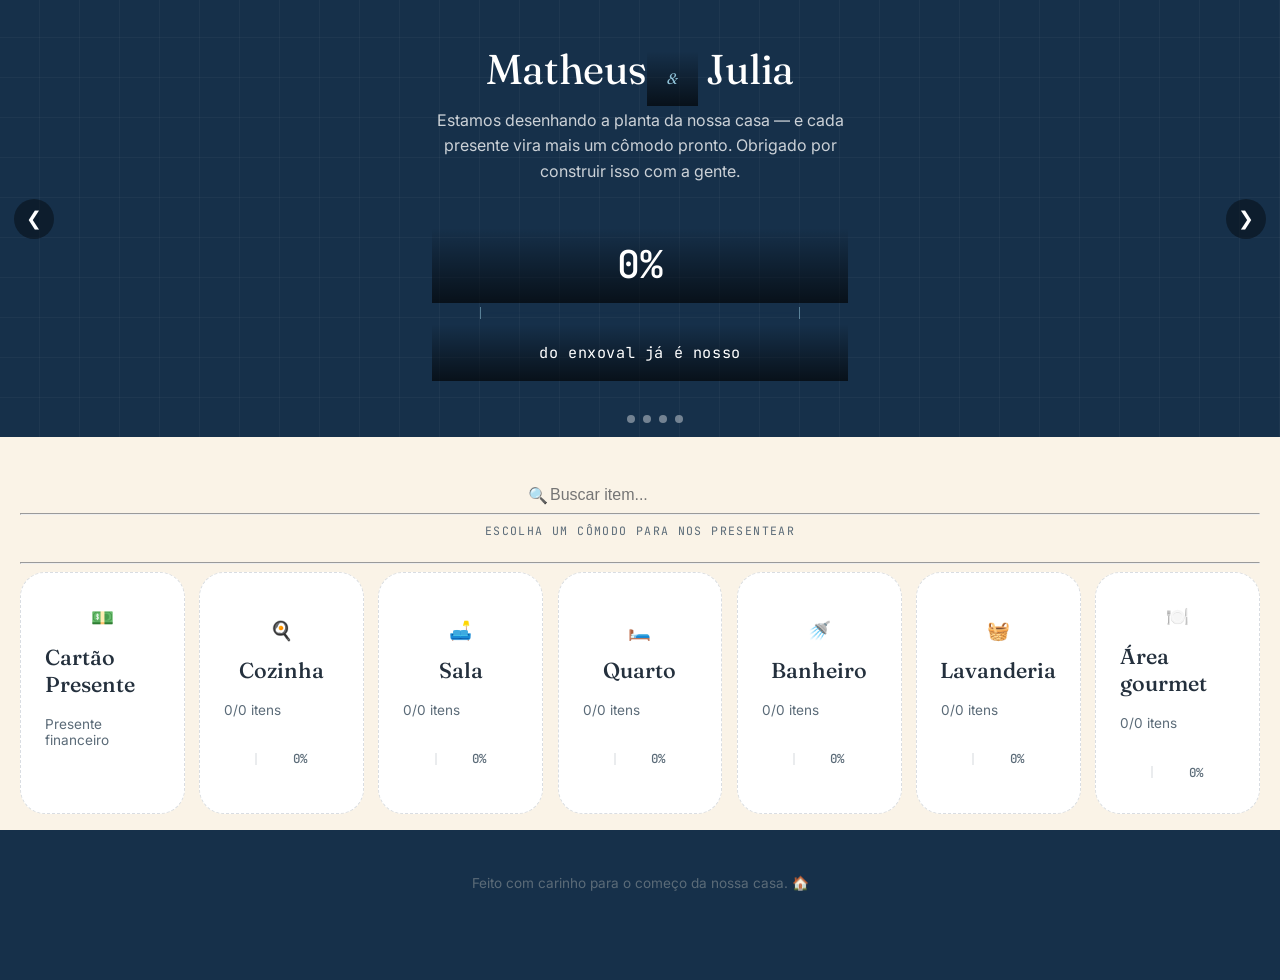
==== index.html @ cad178f4 "Primeiro commit" ====
<!doctype html>
<html lang="pt-BR">

<head>
  <meta charset="UTF-8" />
  <meta name="viewport" content="width=device-width, initial-scale=1.0" />
  <title>Enxoval Matheus e Julia </title>
  <link rel="preconnect" href="https://fonts.googleapis.com">
  <link rel="preconnect" href="https://fonts.gstatic.com" crossorigin>
  <link
    href="https://fonts.googleapis.com/css2?family=Fraunces:opsz,wght@9..144,400;9..144,500;9..144,600&family=Inter:wght@400;500;600&family=JetBrains+Mono:wght@400;500&display=swap"
    rel="stylesheet">
  <link rel="icon"
    href="data:image/svg+xml,<svg xmlns=%22http://www.w3.org/2000/svg%22 viewBox=%220 0 100 100%22> <text y=%22.9em%22 font-size=%2290%22>💍</text> </svg>">
  <link rel="stylesheet" href="style.css" />

</head>

<body>

  <header class="hero">
    <div class="hero-carrossel">
      <div class="slides" id="slides">
        <div class="slide slide--welcome">
          <div class="hero__inner">
            <h1 class="hero__title">Matheus<span class="amp">&amp;</span> Julia</h1>
            <p class="hero__message">Estamos desenhando a planta da nossa casa &mdash; e cada presente vira mais um
              cômodo pronto. Obrigado por construir isso com a gente.</p>
            <div class="dim dim--hero">
              <span class="dim__value">0%</span>
              <div class="dim__track">
                <div class="dim__fill" style="width:0%"></div>
              </div>
              <span class="dim__caption">do enxoval já é nosso</span>
            </div>
          </div>
        </div>
        <div class="slide" style="background-image:url('https://picsum.photos/id/1015/800/600')"><span>Foto 1</span>
        </div>
        <div class="slide" style="background-image:url('https://picsum.photos/id/1025/800/600')"><span>Foto 2</span>
        </div>
        <div class="slide" style="background-image:url('https://picsum.photos/id/1039/800/600')"><span>Foto 3</span>
        </div>
        <div class="slide" style="background-image:url('https://picsum.photos/id/1043/800/600')"><span>Foto 4</span>
        </div>
      </div>
      <button class="nav-btn prev" onclick="mudar(-1)">&#10094;</button>
      <button class="nav-btn next" onclick="mudar(1)">&#10095;</button>
      <div class="dots" id="dots"></div>
    </div>
  </header>
  <main class="rooms">
    <div class="rooms-search">
      <span class="rooms-search__icon" aria-hidden="true">🔍</span>
      <input type="text" id="buscaItem" class="rooms-search__input" placeholder="Buscar item...">
    </div>
    <hr>
    <p class="section-eyebrow">escolha um cômodo para nos presentear</p>
    <hr>
    <div class="rooms-nav">

      <div class="mobile-tabs-wrap">
        <nav class="mobile-tabs" id="mobileTabs" aria-label="Cômodos">
          <button type="button" class="mobile-tabs__chip" data-room="cozinha"
            onclick="abrirComodoMobile(event, 'cozinha')">
            <span class="mobile-tabs__icon" aria-hidden="true">🍳</span> Cozinha
          </button>
          <button type="button" class="mobile-tabs__chip" data-room="sala" onclick="abrirComodoMobile(event, 'sala')">
            <span class="mobile-tabs__icon" aria-hidden="true">🛋️</span> Sala
          </button>
          <button type="button" class="mobile-tabs__chip" data-room="quarto"
            onclick="abrirComodoMobile(event, 'quarto')">
            <span class="mobile-tabs__icon" aria-hidden="true">🛏️</span> Quarto
          </button>
          <button type="button" class="mobile-tabs__chip" data-room="banheiro"
            onclick="abrirComodoMobile(event, 'banheiro')">
            <span class="mobile-tabs__icon" aria-hidden="true">🚿</span> Banheiro
          </button>
          <button type="button" class="mobile-tabs__chip" data-room="lavanderia"
            onclick="abrirComodoMobile(event, 'lavanderia')">
            <span class="mobile-tabs__icon" aria-hidden="true">🧺</span> Lavanderia
          </button>
          <button type="button" class="mobile-tabs__chip" data-room="gourmet"
            onclick="abrirComodoMobile(event, 'gourmet')">
            <span class="mobile-tabs__icon" aria-hidden="true">🍽️</span> Área gourmet
          </button>
        </nav>
        <span class="mobile-tabs__arrow" aria-hidden="true">&#10132;</span>
      </div>

      <a class="mobile-pix-card" id="mobilePixCard" href="#" onclick="abrirPix(event)">
        <div class="room-card__tag">
          <span class="room-card__icon" aria-hidden="true">💵</span>
        </div>
        <h2 class="room-card__name">Cartão Presente</h2>
        <p class="room-card__count">Presente financeiro</p>
      </a>

      <div class="room-grid">

        <a class="room-card" href="#" onclick="abrirPix(event)">
          <div class="room-card__tag">
            <span class="room-card__icon" aria-hidden="true">💵</span>
          </div>
          <h2 class="room-card__name">Cartão Presente</h2>
          <p class="room-card__count">Presente financeiro</p>
          <div class="dim dim--card"></div>
        </a>

        <a class="room-card" href="#cozinha" data-room="cozinha" onclick="abrirComodo(event, 'cozinha')">
          <div class="room-card__tag">
            <span class="room-card__icon" aria-hidden="true">🍳</span>
          </div>
          <h2 class="room-card__name">Cozinha</h2>
          <p class="room-card__count">0/0 itens</p>
          <div class="dim dim--card">
            <div class="dim__track">
              <div class="dim__fill" style="width:0%"></div>
            </div>
            <span class="dim__value dim__value--sm">0%</span>
          </div>
        </a>

        <a class="room-card" href="#sala" data-room="sala" onclick="abrirComodo(event, 'sala')">
          <div class="room-card__tag">
            <span class="room-card__icon" aria-hidden="true">🛋️</span>
          </div>
          <h2 class="room-card__name">Sala </h2>
          <p class="room-card__count">0/0 itens</p>
          <div class="dim dim--card">
            <div class="dim__track">
              <div class="dim__fill" style="width:0%"></div>
            </div>
            <span class="dim__value dim__value--sm">0%</span>
          </div>
        </a>

        <a class="room-card" href="#quarto" data-room="quarto" onclick="abrirComodo(event, 'quarto')">
          <div class="room-card__tag">
            <span class="room-card__icon" aria-hidden="true">🛏️</span>
          </div>
          <h2 class="room-card__name">Quarto</h2>
          <p class="room-card__count">0/0 itens</p>
          <div class="dim dim--card">
            <div class="dim__track">
              <div class="dim__fill" style="width:0%"></div>
            </div>
            <span class="dim__value dim__value--sm">0%</span>
          </div>
        </a>

        <a class="room-card" href="#banheiro" data-room="banheiro" onclick="abrirComodo(event, 'banheiro')">
          <div class="room-card__tag">
            <span class="room-card__icon" aria-hidden="true">🚿</span>
          </div>
          <h2 class="room-card__name">Banheiro</h2>
          <p class="room-card__count">0/0 itens</p>
          <div class="dim dim--card">
            <div class="dim__track">
              <div class="dim__fill" style="width:0%"></div>
            </div>
            <span class="dim__value dim__value--sm">0%</span>
          </div>
        </a>

        <a class="room-card" href="#lavanderia" data-room="lavanderia" onclick="abrirComodo(event, 'lavanderia')">
          <div class="room-card__tag">
            <span class="room-card__icon" aria-hidden="true">🧺</span>
          </div>
          <h2 class="room-card__name">Lavanderia</h2>
          <p class="room-card__count">0/0 itens</p>
          <div class="dim dim--card">
            <div class="dim__track">
              <div class="dim__fill" style="width:0%"></div>
            </div>
            <span class="dim__value dim__value--sm">0%</span>
          </div>
        </a>

        <a class="room-card" href="#gourmet" data-room="gourmet" onclick="abrirComodo(event, 'gourmet')">
          <div class="room-card__tag">
            <span class="room-card__icon" aria-hidden="true">🍽️</span>
          </div>
          <h2 class="room-card__name">Área gourmet</h2>
          <p class="room-card__count">0/0 itens</p>
          <div class="dim dim--card">
            <div class="dim__track">
              <div class="dim__fill" style="width:0%"></div>
            </div>
            <span class="dim__value dim__value--sm">0%</span>
          </div>
        </a>

      </div>

      <section class="comodo-section" id="comodoSection">
        <div class="comodo-section__inner">
          <button class="comodo-section__voltar" onclick="fecharComodo()">&larr; Voltar</button>

          <div class="comodo-section__header">
            <span class="comodo-section__icon" id="comodoIcone"></span>
            <h2 class="comodo-section__titulo" id="comodoTitulo"></h2>
          </div>

          <div class="dim dim--card" id="comodoProgresso">
            <div class="dim__track">
              <div class="dim__fill" id="comodoFill" style="width:0%"></div>
            </div>
            <span class="dim__value dim__value--sm" id="comodoPercentual">0%</span>
          </div>
          <div class="comodo-itens" id="comodoItens"></div>
        </div>
      </section>
    </div>
  </main>
  <div class="item-detalhe-modal" id="itemDetalheModal">
    <div class="item-detalhe__box">
      <button class="item-detalhe__fechar" onclick="fecharItemDetalhe()">&times;</button>

      <span class="item-detalhe__status" id="itemDetalheStatus"></span>

      <div class="item-detalhe__foto">
        <img id="itemDetalheFoto" src="" alt="">
      </div>

      <h3 class="item-detalhe__nome" id="itemDetalheNome"></h3>
      <hr class="item-detalhe__divisor">
      <p class="item-detalhe__valor" id="itemDetalheValor"></p>

      <div class="item-detalhe__acoes">
        <a class="item-detalhe__btn item-detalhe__btn--link" id="itemDetalheLink"
          href="https://www.mercadolivre.com.br/" target="_blank">
          <img id="itemDetalheLogo" class="item-detalhe__btn-logo" alt="">
          Ver no site
        </a>
        <button class="item-detalh  e__btn item-detalhe__btn--reservar" id="itemDetalheReservar">Reservar</button>
        <button class="item-detalhe__btn itema-detalhe__btn--pix" onclick="presentearItem()">Presentear</button>
      </div>
    </div>
  </div>
  <div class="pix-modal" id="pixModal">

    <div class="pix-modal__box">
      <button class="pix-modal__fechar" onclick="fecharPix()">&times;</button>
      <h3>Cartão Presente</h3>
      <img class="pix-modal__qr" src="./assets/QRcodePIX.jpg" alt="QR Code Pix">
      <p class="pix-modal__label">ou copie a chave:</p>
      <div class="pix-modal__chave">
        <span id="chavePix">
          <button class="copy" onclick="copiarChave()">Copiar</button> Matheusverdan07@gmail.com</span>
      </div>
      <hr>
      <p>Nome: <b>MATHEUS VERDAN CAMPOS MACHADO</b></p>
      <hr>
      <p>Banco: <b>Santander</b></p>
      <span class="pix-modal__feedback" id="pixFeedback"></span>
    </div>
  </div>

  <footer class="site-footer">
    <p>Feito com carinho para o começo da nossa casa. 🏠</p>
  </footer>
  <script src="./script.js"></script>
</body>

</html>
---- style.css ----
:root {
      --navy: #16304a;
      --navy-line: #8fc1d6;
      --paper: #faf3e7;
      --ink: #24303d;
      --ink-soft: #5b6b78;
      --line-soft: rgba(22, 48, 74, 0.16);


      --sage-text: #5c7256;
      --gold-bg: #f3e6c8;
      --gold-text: #8a6d2f;
      --rose-bg: #f1dede;
      --rose-text: #9a5b62;

      --font-display: "Fraunces", serif;
      --font-body: "Inter", system-ui, sans-serif;
      --font-mono: "JetBrains Mono", ui-monospace, monospace;
      --radius: 3px;
    }

    .mobile-tabs {
      display: none;
    }

    .mobile-tabs-wrap {
      display: none;
    }

    .mobile-pix-card {
      display: none;
    }

    * {
      box-sizing: border-box;
    }

    html {
      scroll-behavior: smooth;
    }

    body {
      margin: 0;
      background: var(--paper);
      color: var(--ink);
      font-family: var(--font-body);
      -webkit-font-smoothing: antialiased;
      display: grid;
      grid-template-areas:
        "hero"
        "rooms"
        "footer";
    } 
    html, body {
  overflow-x: hidden;
}

    img {
      max-width: 100%;
      display: block;
    }

    a {
      color: inherit;
      text-decoration: none;
    }

    :focus-visible {
      outline: 2px solid var(--rose-dark);
      outline-offset: 3px;
    }




    .hero {
      background: var(--navy);
      color: #fff;
      grid-area: hero;
      padding: 0;
    }

    .hero-carrossel {
      position: relative;
      width: 100%;
      overflow: hidden;
    }

    .slide--welcome {
      background:
        repeating-linear-gradient(0deg, transparent 0 39px, rgba(255, 255, 255, .035) 39px 40px),
        repeating-linear-gradient(90deg, transparent 0 39px, #ffffff09 39px 40px),
        var(--navy);
      align-items: center;
      padding: 2rem 1.5rem 2.5rem;
    }

    .slide.slide--welcome {
      align-items: center;
    }

    .hero__inner {
      max-width: 30rem;
      margin: 0 auto;
    }

    .hero__title {
      font-family: var(--font-display);
      font-weight: 400;
      font-size: clamp(1.8rem, 6vw, 2.6rem);
      line-height: 1.05;
      margin: 0 0 1rem;
      letter-spacing: -0.01em;
    }

    .hero__title .amp {
      font-style: italic;
      font-weight: 400;
      color: var(--navy-line);
    }

    .hero__message {
      font-size: 1rem;
      line-height: 1.6;
      color: rgba(255, 255, 255, 0.78);
      margin: 0 auto 2.75rem;
      max-width: 26rem;
    }


    .pix-modal {
      display: none;
      position: fixed;
      inset: 0;
      background: rgba(0, 0, 0, 0.6);
      align-items: center;
      justify-content: center;
      z-index: 100;
      justify-content: center;
      align-items: center;

    }

    .pix-modal.aberto {
      display: flex;
    }

    .pix-modal__box {
      background: #fff;
      border-radius: 16px;
      padding: 28px 24px;
      width: min(90vw, 340px);
      text-align: center;
      position: relative;
    }

    .pix-modal__box h3 {
      font-family: var(--font-display);
      color: var(--ink);
      margin: 0.2rem 0 0;
    }

    .pix-modal__fechar {
      position: absolute;
      top: 10px;
      right: 14px;
      border: none;
      background: none;
      font-size: 1.4rem;
      cursor: pointer;
      color: var(--ink);
    }

    .pix-modal__qr {
      width: 100%;
      max-width: 220px;
      margin: 14px auto;
      display: block;
      border-radius: 8px;
    }

    .pix-modal__label {
      margin-top: 10px;
      font-size: 0.85rem;
      color: var(--ink-soft);
    }

    .pix-modal__chave {
      display: flex;
      align-items: center;
      justify-content: space-between;
      gap: 10px;
      margin-top: 12px;
      padding: 10px 14px;
      background: var(--paper);
      border: 1px dashed var(--line-soft);
      border-radius: var(--radius);
    }

    .pix-modal__chave span {
      font-family: var(--font-mono);
      font-size: 0.82rem;
      color: var(--ink);
      overflow: hidden;
      text-overflow: ellipsis;
      white-space: nowrap;
    }

    .pix-modal__chave button {
      border-radius: 10px;
      background: red;
      color: #fff;
      border: 1px solid;
      cursor: pointer;
    }

    .pix-modal__chave button:hover {
      background: rgba(162, 43, 43, 0.575);
      color: #fff;
    }

    .pix-modal__feedback {
      display: block;
      margin-top: 10px;
      font-size: 0.78rem;
      color: var(--sage);
      min-height: 1em;
      opacity: 0;
      transition: opacity 0.2s ease;
    }

    .pix-modal__feedback.visivel {
      opacity: 1;
    }

    .dim__track {
      position: relative;
      height: 2px;
      background: var(--line-soft);
    }

    .dim__track::before,
    .dim__track::after {
      content: "";
      position: absolute;
      top: -5px;
      width: 1px;
      height: 12px;
      background: currentColor;
      opacity: 0.55;
    }

    .dim__track::before {
      left: 0;
    }

    .dim__track::after {
      right: 0;
    }

    .dim__fill {
      position: absolute;
      inset: 0 auto 0 0;
      height: 100%;
      background: var(--rose);
      border-radius: 1px;
    }

    .dim__value {
      font-family: var(--font-mono);
      font-weight: 500;
    }

    .dim__caption {
      font-family: var(--font-mono);
      font-size: 0.72rem;
      letter-spacing: 0.04em;
      color: rgba(255, 255, 255, 0.6);
    }


    .dim--hero {
      color: var(--navy-line);
      display: flex;
      flex-direction: column;
      align-items: center;
      gap: 0.6rem;
    }

    .dim--hero .dim__value {
      font-size: 2.4rem;
      color: #fff;
      line-height: 1;
    }

    .dim--hero .dim__track {
      width: 100%;
      max-width: 20rem;
      color: var(--navy-line);
    }

    .dim--hero .dim__fill {
      background: var(--navy-line);
    }

    .dim--card {
      display: flex;
      align-items: center;
      gap: 0.75rem;
      color: var(--line-soft);
      margin-top: 1.1rem;
    }

    .dim--card .dim__track {
      flex: 1;
      color: var(--line-soft);
    }

    .dim--card .dim__fill {
      background: var(--gold);
    }

    .dim__value--sm {
      font-size: 0.78rem;
      color: var(--ink-soft);
      min-width: 2.4rem;
      text-align: right;
    }

    .rooms {
  max-width: min(100%, 1600px);
  margin: 0 auto;
  padding: 3rem 1.25rem 1rem;
  grid-area: rooms;
  min-width: 0;
}

    .rooms-search {
      display: flex;
      align-items: center;
      justify-content: center;
      max-width: 400px;
      margin: 0 auto;
    }

    .rooms-search__input {
      background-color: transparent;
      border-radius: 10px;
      box-shadow: none;
      border: none;
      align-items: center;
      justify-content: center;
 font-size: 16px;
    }

    .section-eyebrow {
      font-family: var(--font-mono);
      font-size: 0.72rem;
      letter-spacing: 0.12em;
      text-transform: uppercase;
      color: var(--ink-soft);
      text-align: center;
      margin: 0 0 1.5rem;
      margin-top: 5px;
    }

    .room-grid {
      display: grid;
      grid-template-columns: 1fr;
      gap: 0.9rem;
      grid-auto-rows: 1fr;
    }

    .room-card {
      display: flex;
      background: #fff;
      border: 1px dashed var(--line-soft);
      border-radius: 25px;
      padding: 2rem 1.5rem;
      transition: border-color 0.15s ease, transform 0.15s ease;
      justify-content: center;
      align-items: center;
      flex-direction: column;
      gap: 15px;
      min-height: 190px;

    }

    .room-card:hover,
    .room-card:focus-visible {
      border-color: var(--rose);
      transform: translateY(-5px);
    }

    .room-card--done {
      border-style: solid;
      border-color: var(--sage);
    }

    .room-card__tag {
      display: flex;
      align-items: center;
      justify-content: space-between;
    }

    .room-card__code {
      font-family: var(--font-mono);
      font-size: 0.72rem;
      letter-spacing: 0.08em;
      color: var(--ink-soft);
    }

    .room-card__icon {
      font-size: 1.15rem;
    }

    .room-card__name {
      font-family: var(--font-display);
      font-weight: 500;
      font-size: 1.35rem;
      margin: 0 0 0.2rem;
      width: 100%;
      align-items: center;
      justify-content: center;
      display: flex;
    }

    .room-card__count {
      font-size: 0.85rem;
      color: var(--ink-soft);
      margin: 0;
      width: 100%;
    }


    .preWedding__inner {
      max-width: 26rem;
      margin: 0 auto;
    }

    .preWedding h2 {
      font-family: var(--font-display);
      font-weight: 500;
      font-size: 1.6rem;
      margin: 0 0 0.75rem;
    }

    .preWedding p:not(.eyebrow) {
      color: rgba(255, 255, 255, 0.72);
      line-height: 1.6;
      margin: 0 0 1.75rem;
    }

    .btn {
      background: transparent;
      color: var(--navy);
      border: 1px solid var(--navy);
    }

    .btn:hover {
      background: var(--navy);
      color: #fff;
    }

    .site-footer {
      text-align: center;
      padding: 2rem 1.5rem 2.5rem;
      color: var(--ink-soft);
      font-size: 0.85rem;
      grid-area: footer;
      background-color: #16304a;
      width: 100%;
      height: 150px;
    }

    .comodo-section__voltar {
      background-color: rgba(255, 255, 255, 0.72);
      border-radius: 10px;
    }



    .slides {
      display: flex;

      transition: transform 0.5s ease;
    }

    .slide {
      min-width: 100%;
      flex-shrink: 0;
      min-height: 420px;
      display: flex;
      align-items: flex-end;
      justify-content: center;
      text-align: center;
      background-size: cover;
      background-position: center;
    }

    .slide span {
      width: 100%;
      padding: 18px 20px;
      background: linear-gradient(to top, rgba(0, 0, 0, 0.65), transparent);
      color: #fff;
      font-size: 0.95rem;
    }

    .nav-btn {
      position: absolute;
      top: 50%;
      transform: translateY(-50%);
      background: rgba(0, 0, 0, 0.4);
      color: #fff;
      border: none;
      width: 40px;
      height: 40px;
      border-radius: 50%;
      font-size: 1.2rem;
      cursor: pointer;
      display: flex;
      align-items: center;
      justify-content: center;
      transition: background 0.2s;
    }

    .nav-btn:hover {
      background: var(--rose);
      color: #fff;
    }

    .prev {
      left: 14px;
    }

    .next {
      right: 14px;
    }

    .dots {
      position: absolute;
      bottom: 14px;
      left: 50%;
      transform: translateX(-50%);
      display: flex;
      gap: 8px;
    }

    .dot {
      width: 8px;
      height: 8px;
      border-radius: 50%;
      background: rgba(255, 255, 255, 0.4);
      cursor: pointer;
      border: none;
      padding: 0;
    }

    .dot.active {
      background: var(--rose);
      width: 22px;
      border-radius: 4px;
    }

    @media (min-width: 640px) {
      .room-grid {
        grid-template-columns: repeat(2, 1fr);
      }
    }

    @media (min-width: 960px) {
      .slide--welcome {
        padding: 3rem 1.5rem 3.5rem;
      }

      .room-grid {
        grid-template-columns: repeat(3, 1fr);
      }
    }

    @media (min-width: 1200px) {
      .room-grid {
        grid-template-columns: repeat(7, minmax(0, 1fr));
      }
    }

    .comodo-itens {
      display: grid;
      grid-template-columns: 1fr;
      gap: 0.9rem;
      margin-top: 1.5rem;
    }

    @media (min-width: 640px) {
      .comodo-itens {
        grid-template-columns: repeat(2, 1fr);
      }
    }

    @media (min-width: 960px) {
      .comodo-itens {
        grid-template-columns: repeat(3, 1fr);
      }
    }

    @media (min-width: 1200px) {
      .comodo-itens {
        grid-template-columns: repeat(4, 1fr);
      }
    }

    .comodo-item-mini {
      background: #fff;
      border: 1px dashed var(--line-soft);
      border-radius: 25px;
      padding: 1.25rem;
      cursor: pointer;
      transition: border-color 0.15s ease, transform 0.15s ease;
      display: flex;
      flex-direction: column;
      gap: 0.6rem;
    }

    .comodo-item-mini:hover,
    .comodo-item-mini:focus-visible {
      border-color: var(--rose);
      transform: translateY(-5px);
    }

    .comodo-item-mini__status {
      font-family: var(--font-mono);
      font-size: 0.7rem;
      letter-spacing: 0.04em;
      text-transform: uppercase;
      color: #fff;
      padding: 0.3rem 0.7rem;
      border-radius: var(--radius);
      align-self: flex-start;
    }

    .comodo-item-mini[data-status="disponivel"] .comodo-item-mini__status,
    .item-detalhe__status--disponivel {
      background: var(--sage-bg);
      color: var(--sage-text);
    }

    .comodo-item-mini[data-status="reservado"] .comodo-item-mini__status,
    .item-detalhe__status--reservado {
      background: var(--gold-bg);
      color: var(--gold-text);
    }

    .comodo-item-mini[data-status="comprado"] .comodo-item-mini__status,
    .item-detalhe__status--comprado {
      background: var(--rose-bg);
      color: var(--rose-text);
    }

    .comodo-item-mini__foto {
      border-radius: 16px;
      overflow: hidden;
    }

    .comodo-item-mini__foto img {
      width: 100%;
      height: 160px;
      object-fit: cover;
    }

    .comodo-item-mini__nome {
      font-family: var(--font-display);
      font-weight: 500;
      font-size: 1.1rem;
      margin: 0;
    }

    .comodo-item-mini__divisor {
      border: none;
      border-top: 1px dashed var(--line-soft);
      margin: 0.2rem 0;
    }

    .comodo-item-mini__valor {
      font-family: var(--font-mono);
      font-weight: 500;
      color: var(--ink);
      margin: 0;
    }


    .item-detalhe-modal {
      display: none;
      position: fixed;
      inset: 0;
      background: rgba(0, 0, 0, 0.6);
      align-items: center;
      justify-content: center;
      z-index: 100;
    }

    .item-detalhe-modal.aberto {
      display: flex;
    }

    .item-detalhe__box {
      background: #fff;
      border-radius: 16px;
      padding: 28px 24px;
      width: min(90vw, 340px);
      text-align: center;
      position: relative;
    }

    .item-detalhe__fechar {
      position: absolute;
      top: 10px;
      right: 14px;
      border: none;
      background: none;
      font-size: 1.4rem;
      cursor: pointer;
      color: var(--ink);
    }

    .item-detalhe__foto {
      border-radius: 16px;
      overflow: hidden;
      margin-top: 0.5rem;
    }

    .item-detalhe__foto img {
      width: 100%;
      height: 200px;
      object-fit: cover;
    }

    .item-detalhe__nome {
      font-family: var(--font-display);
      font-weight: 500;
      font-size: 1.3rem;
      margin: 1rem 0 0;
    }

    .item-detalhe__divisor {
      border: none;
      border-top: 1px dashed var(--line-soft);
      margin: 0.75rem 0;
    }

    .item-detalhe__valor {
      font-family: var(--font-mono);
      font-weight: 500;
      font-size: 1.1rem;
      color: var(--ink);
      margin: 0 0 1.25rem;
    }

    .item-detalhe__acoes {
      display: flex;
      gap: 0.6rem;
    }

    .item-detalhe__btn--link {
      display: flex;
      align-items: center;
      justify-content: center;
      gap: 0.4rem;
    }

    .item-detalhe__btn-logo {
      width: 18px;
      height: 18px;
      object-fit: contain;
    }

    .item-detalhe__btn {
      flex: 1;
      font-family: var(--font-body);
      font-weight: 600;
      font-size: 0.85rem;
      border: none;
      border-radius: var(--radius);
      padding: 0.75rem 1rem;
      cursor: pointer;
      transition: background 0.15s ease;
    }

    .item-detalhe__btn--link {
      background: var(--paper);
      color: var(--ink);
      border: 1px dashed var(--line-soft);
    }

    .item-detalhe__btn--pix {
      background: transparent;
      color: var(--navy);
      border: 1px solid var(--navy);
    }

    .item-detalhe__btn--pix:hover {
      background: var(--navy);
      color: #fff;
    }

    .mobile-tabs {
      display: none;
    }

    .mobile-pix-card {
      display: none;
    }

    @media (max-width: 639px) {
      .room-grid {
        display: none;
      }

      .mobile-tabs-wrap {
        display: block;
      }

      .mobile-tabs {
        display: flex;
        align-items: center;
        gap: 0.6rem;
        overflow-x: auto;
        padding: 0.25rem 0.1rem 0.75rem;
        scrollbar-width: none;
      }

      .mobile-tabs::-webkit-scrollbar {
        display: none;
      }

      .mobile-tabs__chip {
        display: inline-flex;
        align-items: center;
        gap: 0.4rem;
        flex: none;
        background: #fff;
        border: 1px dashed var(--line-soft);
        border-radius: 999px;
        padding: 0.5rem 0.9rem;
        font-family: var(--font-body);
        font-size: 0.82rem;
        font-weight: 600;
        color: var(--ink);
        white-space: nowrap;
        cursor: pointer;
        transition: border-color 0.15s ease, background 0.15s ease;
      }

      .mobile-tabs__chip:hover,
      .mobile-tabs__chip:focus-visible {
        border-color: var(--rose);
      }

      .mobile-tabs__chip--ativo {
        background: var(--navy);
        border-color: var(--navy);
        color: #fff;
      }

      .mobile-tabs__icon {
        font-size: 0.95rem;
      }

      .mobile-tabs-wrap {
        position: relative;
      }

      .mobile-tabs__arrow {
        position: absolute;
        right: 0;
        top: 0;
        bottom: 0.75rem;
        width: 2.5rem;
        display: flex;
        align-items: center;
        justify-content: flex-end;
        padding-right: 0.2rem;
        background: linear-gradient(to right, transparent, var(--paper) 65%);
        color: var(--ink-soft);
        font-size: 0.9rem;
        pointer-events: none;
      }

      .mobile-pix-card {
        display: flex;
        background: #fff;
        border: 1px dashed var(--line-soft);
        border-radius: 25px;
        padding: 2rem 1.5rem;
        justify-content: center;
        align-items: center;
        flex-direction: column;
        gap: 15px;
        min-height: 190px;
        width: 350px;
        cursor: pointer;
      }

      .mobile-pix-card.escondido {
        display: none;
      }
    }

    .comodo-section {
      opacity: 0;
      max-height: 0;
      overflow: hidden;
      transition: opacity 0.35s ease, max-height 0.4s ease;
    }

    .comodo-section.aberto {
      opacity: 1;
      max-height: 4000px;
    }

    .comodo-section__inner {
      transition: opacity 0.18s ease;
    }

    .comodo-section__inner.trocando {
      opacity: 0;
    }

    .comodo-item-mini__tag {
      display: block;
      font-family: var(--font-mono);
      font-size: 0.68rem;
      color: var(--ink-soft);
      letter-spacing: 0.03em;
      margin-top: -0.3rem;
    }

    .item-detalhe__status {
      display: inline-block;
      font-family: var(--font-mono);
      font-size: 0.7rem;
      letter-spacing: 0.04em;
      text-transform: uppercase;
      color: #fff;
      padding: 0.3rem 0.7rem;
      border-radius: var(--radius);
      margin-bottom: 0.75rem;
    }

    .item-detalhe__status--disponivel {
      background: var(--sage);
    }

    .item-detalhe__status--reservado {
      background: var(--gold);
    }

    .item-detalhe__status--comprado {
      background: var(--rose-dark);
    }

    .item-detalhe__btn--reservar {
      background: var(--paper);
      color: var(--ink);
      border: 1px dashed var(--navy);
    }

    .item-detalhe__btn--reservar:disabled {
      opacity: 0.5;
      cursor: not-allowed;
      border-color: var(--line-soft);
    }
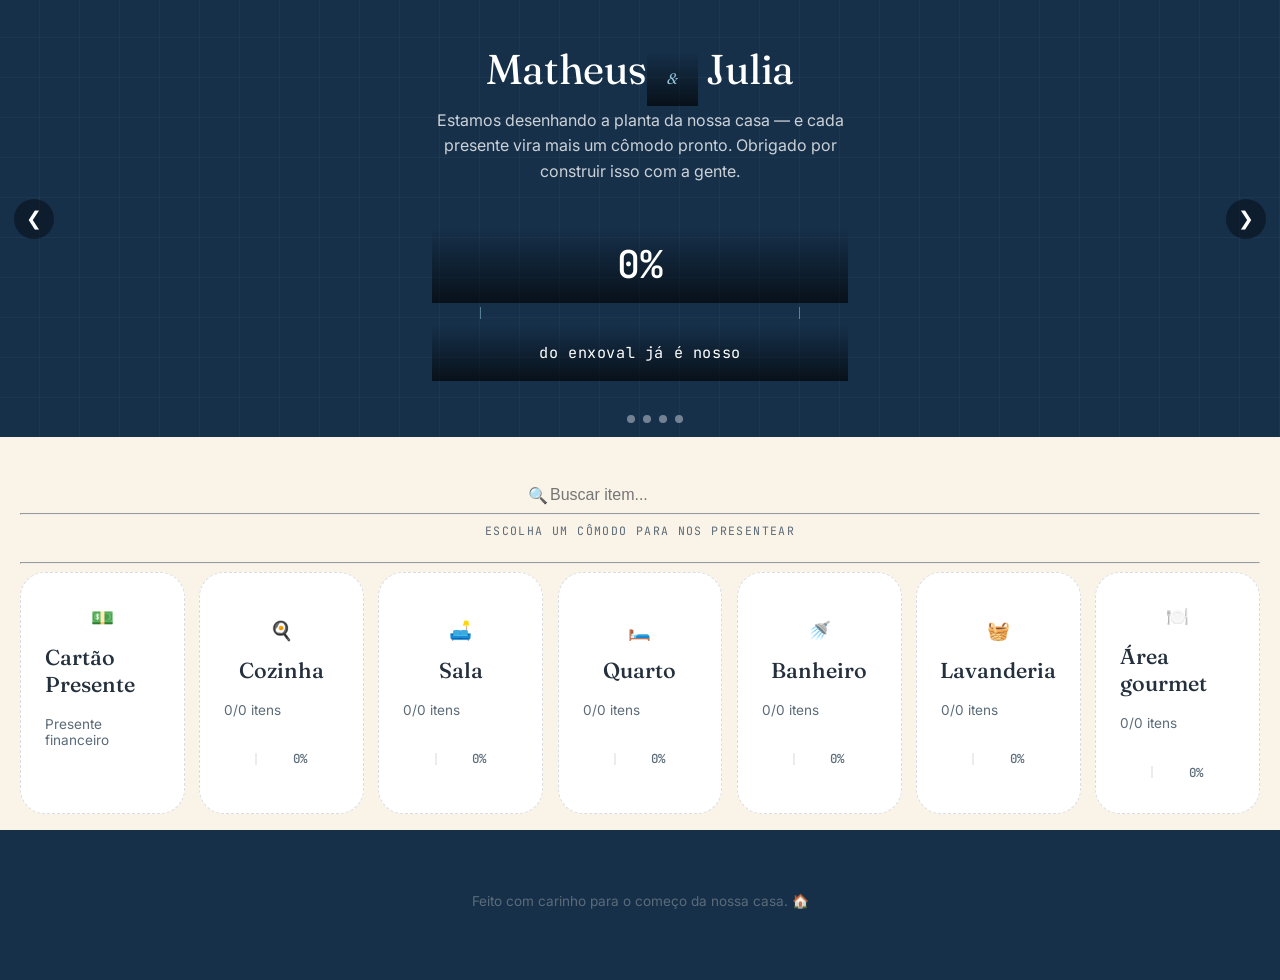
==== commit 2febebb3: "teste.mobile" ====
--- a/index.html
+++ b/index.html
@@ -233,7 +233,7 @@
           <img id="itemDetalheLogo" class="item-detalhe__btn-logo" alt="">
           Ver no site
         </a>
-        <button class="item-detalh  e__btn item-detalhe__btn--reservar" id="itemDetalheReservar">Reservar</button>
+        <button class="item-detalhe__btn__item-detalhe__btn--reservar" id="itemDetalheReservar">Reservar</button>
         <button class="item-detalhe__btn itema-detalhe__btn--pix" onclick="presentearItem()">Presentear</button>
       </div>
     </div>
--- a/style.css
+++ b/style.css
@@ -28,6 +28,9 @@
     }
 
     .mobile-pix-card {
+      width: 100%;
+      max-width: 400px;
+      margin: 0 auto;
       display: none;
     }
 
@@ -50,10 +53,12 @@
         "hero"
         "rooms"
         "footer";
-    } 
-    html, body {
-  overflow-x: hidden;
-}
+    }
+
+    html,
+    body {
+      overflow-x: hidden;
+    }
 
     img {
       max-width: 100%;
@@ -328,12 +333,12 @@
     }
 
     .rooms {
-  max-width: min(100%, 1600px);
-  margin: 0 auto;
-  padding: 3rem 1.25rem 1rem;
-  grid-area: rooms;
-  min-width: 0;
-}
+      max-width: min(100%, 1600px);
+      margin: 0 auto;
+      padding: 3rem 1.25rem 1rem;
+      grid-area: rooms;
+      min-width: 0;
+    }
 
     .rooms-search {
       display: flex;
@@ -350,7 +355,7 @@
       border: none;
       align-items: center;
       justify-content: center;
- font-size: 16px;
+      font-size: 16px;
     }
 
     .section-eyebrow {
@@ -463,6 +468,9 @@
     }
 
     .site-footer {
+      display: flex;
+      align-items: center;
+      justify-content: center;
       text-align: center;
       padding: 2rem 1.5rem 2.5rem;
       color: var(--ink-soft);
@@ -586,7 +594,7 @@
 
     .comodo-itens {
       display: grid;
-      grid-template-columns: 1fr;
+      grid-template-columns: repeat(2, 1fr);
       gap: 0.9rem;
       margin-top: 1.5rem;
     }
@@ -634,7 +642,8 @@
       text-transform: uppercase;
       color: #fff;
       padding: 0.3rem 0.7rem;
-      border-radius: var(--radius);
+      border-radius: 999px;
+      cursor: default;
       align-self: flex-start;
     }
 
@@ -942,7 +951,8 @@
       text-transform: uppercase;
       color: #fff;
       padding: 0.3rem 0.7rem;
-      border-radius: var(--radius);
+      border-radius: 999px;
+      cursor: default;
       margin-bottom: 0.75rem;
     }
 
@@ -962,10 +972,19 @@
       background: var(--paper);
       color: var(--ink);
       border: 1px dashed var(--navy);
+      border-radius: 10px;
     }
 
     .item-detalhe__btn--reservar:disabled {
       opacity: 0.5;
       cursor: not-allowed;
       border-color: var(--line-soft);
+    }
+
+    .item-detalhe__btn__item-detalhe__btn--reservar {
+      border-radius: 10px solid;
+      border-color: black;
+      cursor: pointer;
+      color: #ffffff;
+      background: var(--navy);
     }
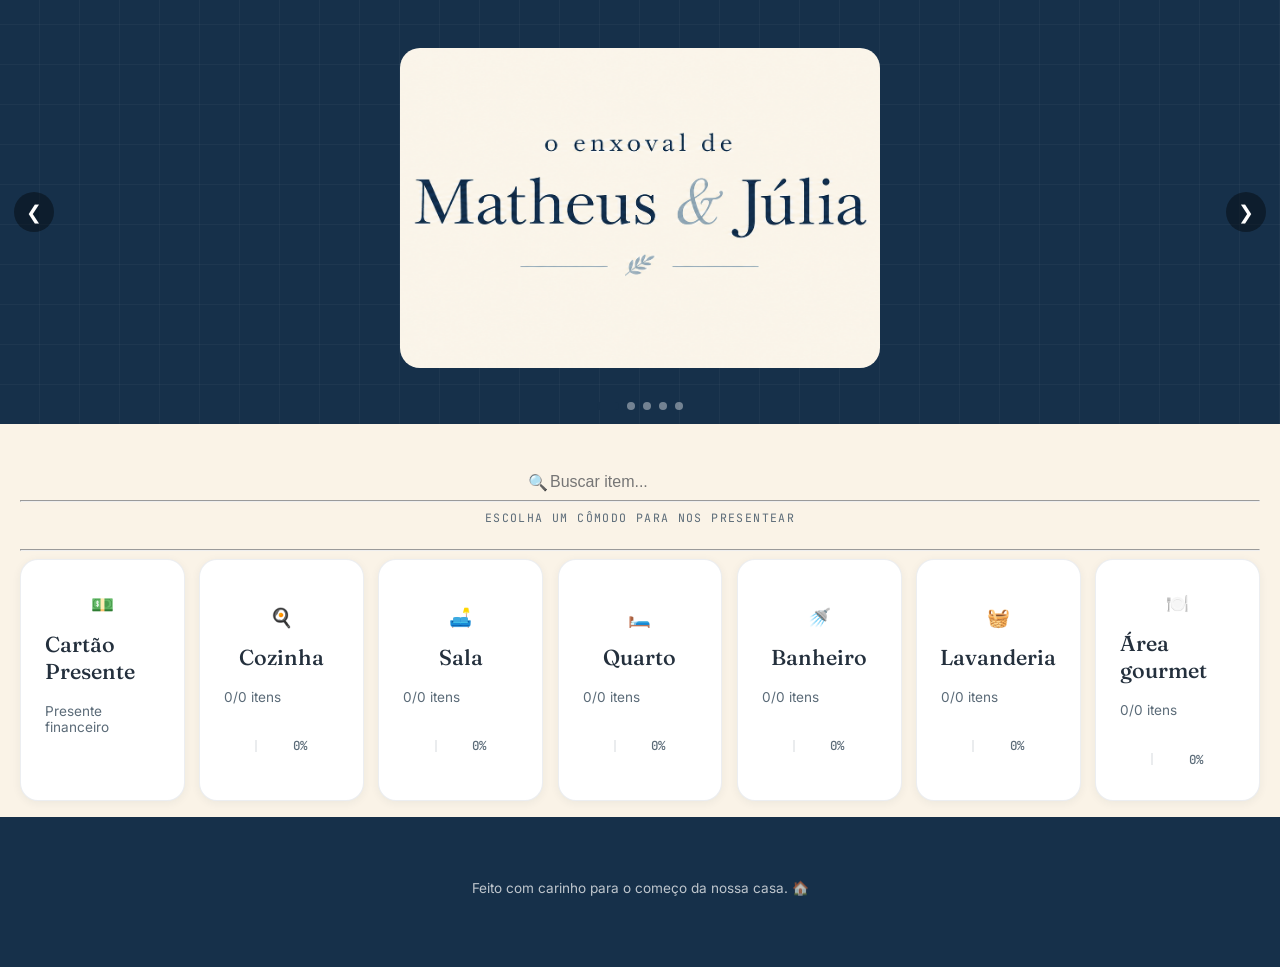
==== commit b48fd5f2: "new hero" ====
--- a/index.html
+++ b/index.html
@@ -23,16 +23,7 @@
       <div class="slides" id="slides">
         <div class="slide slide--welcome">
           <div class="hero__inner">
-            <h1 class="hero__title">Matheus<span class="amp">&amp;</span> Julia</h1>
-            <p class="hero__message">Estamos desenhando a planta da nossa casa &mdash; e cada presente vira mais um
-              cômodo pronto. Obrigado por construir isso com a gente.</p>
-            <div class="dim dim--hero">
-              <span class="dim__value">0%</span>
-              <div class="dim__track">
-                <div class="dim__fill" style="width:0%"></div>
-              </div>
-              <span class="dim__caption">do enxoval já é nosso</span>
-            </div>
+          <img class="hero__logo" src="./assets/hero.jpg" alt="Logo do casal">
           </div>
         </div>
         <div class="slide" style="background-image:url('https://picsum.photos/id/1015/800/600')"><span>Foto 1</span>
--- a/style.css
+++ b/style.css
@@ -1,23 +1,31 @@
-    :root {
-      --navy: #16304a;
-      --navy-line: #8fc1d6;
-      --paper: #faf3e7;
-      --ink: #24303d;
-      --ink-soft: #5b6b78;
-      --line-soft: rgba(22, 48, 74, 0.16);
-
-
-      --sage-text: #5c7256;
-      --gold-bg: #f3e6c8;
-      --gold-text: #8a6d2f;
-      --rose-bg: #f1dede;
-      --rose-text: #9a5b62;
-
-      --font-display: "Fraunces", serif;
-      --font-body: "Inter", system-ui, sans-serif;
-      --font-mono: "JetBrains Mono", ui-monospace, monospace;
-      --radius: 3px;
-    }
+body {
+  max-width: 100vw;
+}:root {
+  --navy: #16304a;
+  --navy-line: #8fc1d6;
+  --paper: #faf3e7;
+  --ink: #24303d;
+  --ink-soft: #5b6b78;
+  --line-soft: rgba(22, 48, 74, 0.16);
+
+  --sage: #9c9686;
+  --sage-bg: #ece8de;
+  --sage-text: #6b6558;
+
+  --gold: #c9a227;
+  --gold-bg: #f0dfa8;
+  --gold-text: #8a6d1d;
+
+  --rose: var(--navy);
+  --rose-dark: var(--navy);
+  --rose-bg: #ece8de;
+  --rose-text: var(--ink-soft);
+
+  --font-display: "Fraunces", serif;
+  --font-body: "Inter", system-ui, sans-serif;
+  --font-mono: "JetBrains Mono", ui-monospace, monospace;
+  --radius: 3px;
+}
 
     .mobile-tabs {
       display: none;
@@ -83,6 +91,7 @@
       color: #fff;
       grid-area: hero;
       padding: 0;
+      min-width: 0; 
     }
 
     .hero-carrossel {
@@ -473,7 +482,7 @@
       justify-content: center;
       text-align: center;
       padding: 2rem 1.5rem 2.5rem;
-      color: var(--ink-soft);
+  color: rgba(255, 255, 255, 0.72);   
       font-size: 0.85rem;
       grid-area: footer;
       background-color: #16304a;
@@ -702,7 +711,7 @@
       position: fixed;
       inset: 0;
       background: rgba(0, 0, 0, 0.6);
-      align-items: center;
+       align-items: center;
       justify-content: center;
       z-index: 100;
     }
@@ -752,7 +761,7 @@
 
     .item-detalhe__divisor {
       border: none;
-      border-top: 1px dashed var(--line-soft);
+      border-top: 1px solid rgba(22, 48, 74, 0.08);
       margin: 0.75rem 0;
     }
 
@@ -847,7 +856,7 @@
         gap: 0.4rem;
         flex: none;
         background: #fff;
-        border: 1px dashed var(--line-soft);
+        border: 1px solid rgba(22, 48, 74, 0.1);
         border-radius: 999px;
         padding: 0.5rem 0.9rem;
         font-family: var(--font-body);
@@ -905,7 +914,9 @@
         flex-direction: column;
         gap: 15px;
         min-height: 190px;
-        width: 350px;
+        width: 100%;
+  max-width: 400px;
+  margin: 0 auto;
         cursor: pointer;
       }
 
@@ -987,4 +998,35 @@
       cursor: pointer;
       color: #ffffff;
       background: var(--navy);
-    }+    } 
+
+    .comodo-item-mini,
+.room-card,
+.mobile-pix-card {
+  border: 1px solid rgba(22, 48, 74, 0.08);
+  box-shadow: 0 2px 10px rgba(22, 48, 74, 0.06);
+  border-radius: 18px;
+} 
+.comodo-item-mini:hover,
+.room-card:hover {
+  border-color: rgba(22, 48, 74, 0.18);
+  box-shadow: 0 6px 18px rgba(22, 48, 74, 0.1);
+} 
+.comodo-item-mini__status,
+.item-detalhe__status {
+  font-family: var(--font-body);
+  font-weight: 600;
+  font-size: 0.7rem;
+  text-transform: none;
+  letter-spacing: 0;
+  padding: 0.3rem 0.75rem;
+}
+.hero__logo {
+  width: 100%;
+  max-width: 480px;
+  height: 320px;
+  object-fit: cover;
+  border-radius: 20px;
+  margin: 0 auto;
+  display: block;
+}
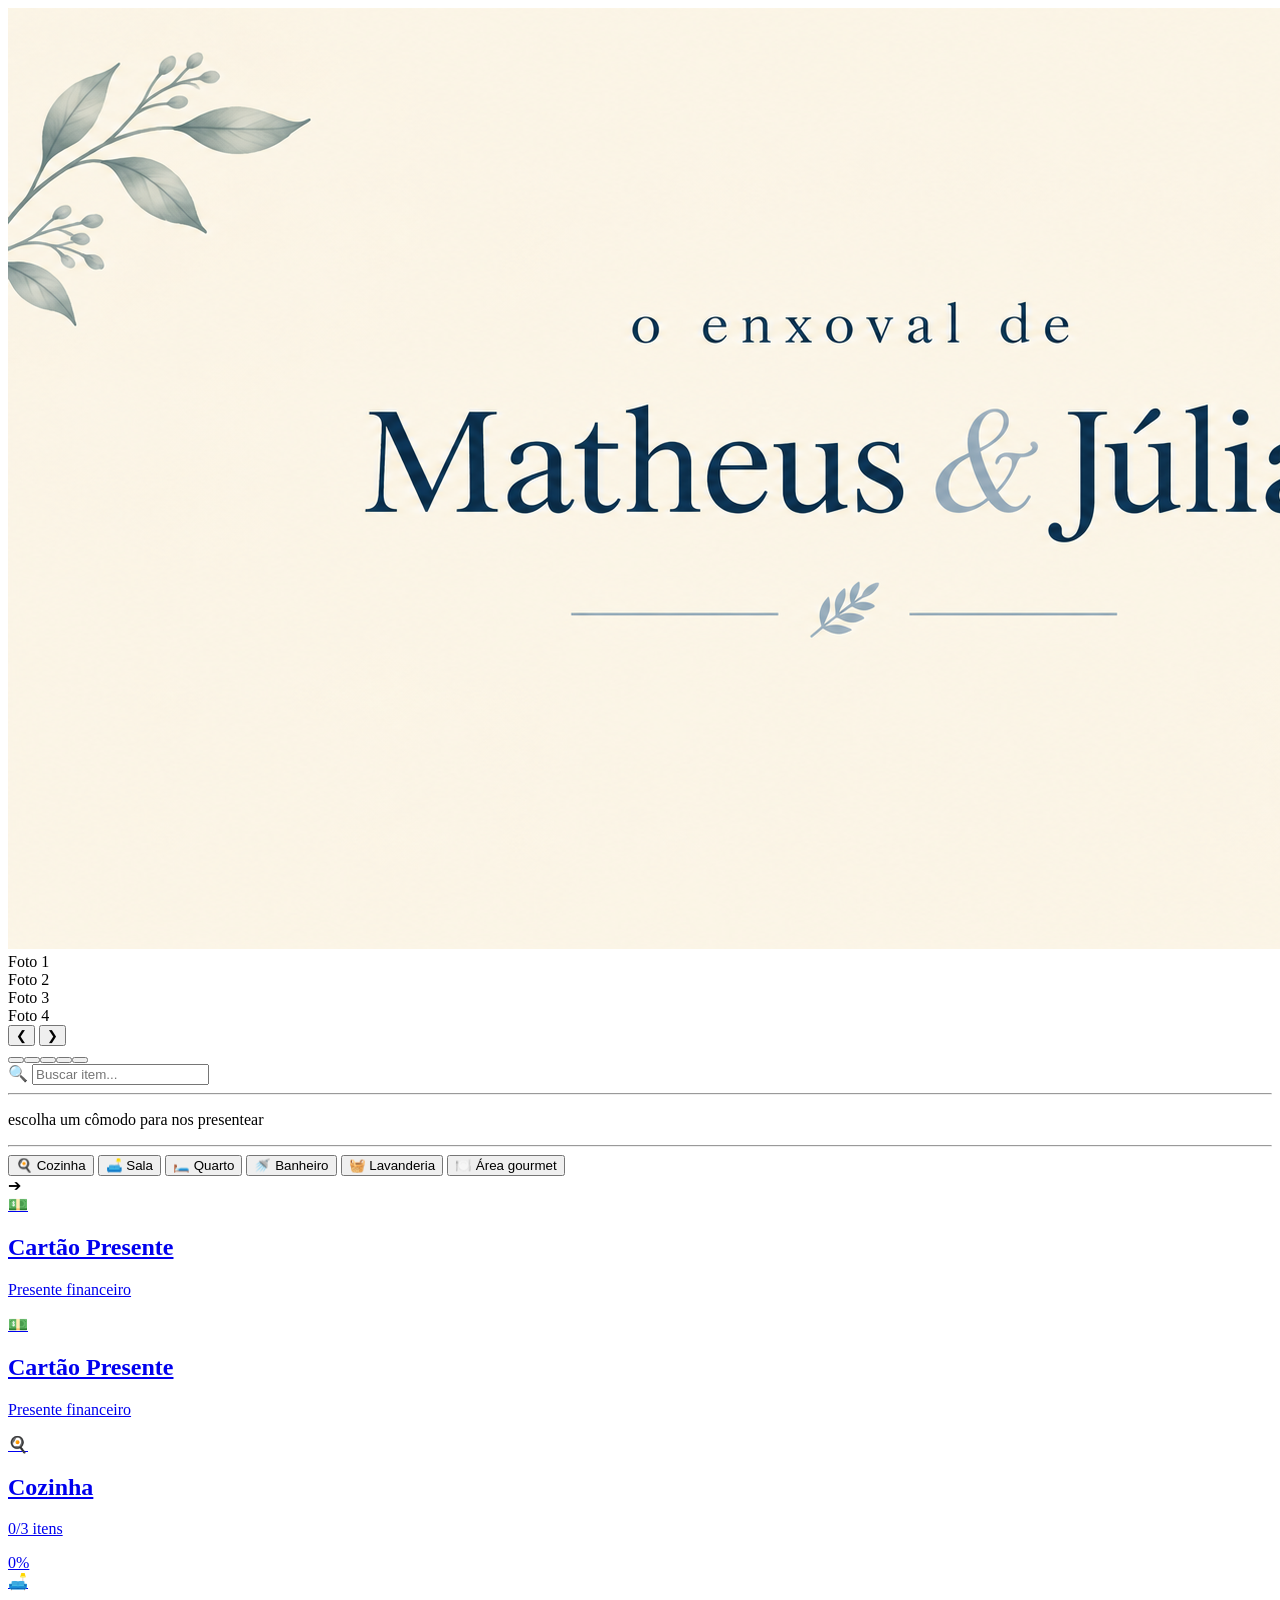
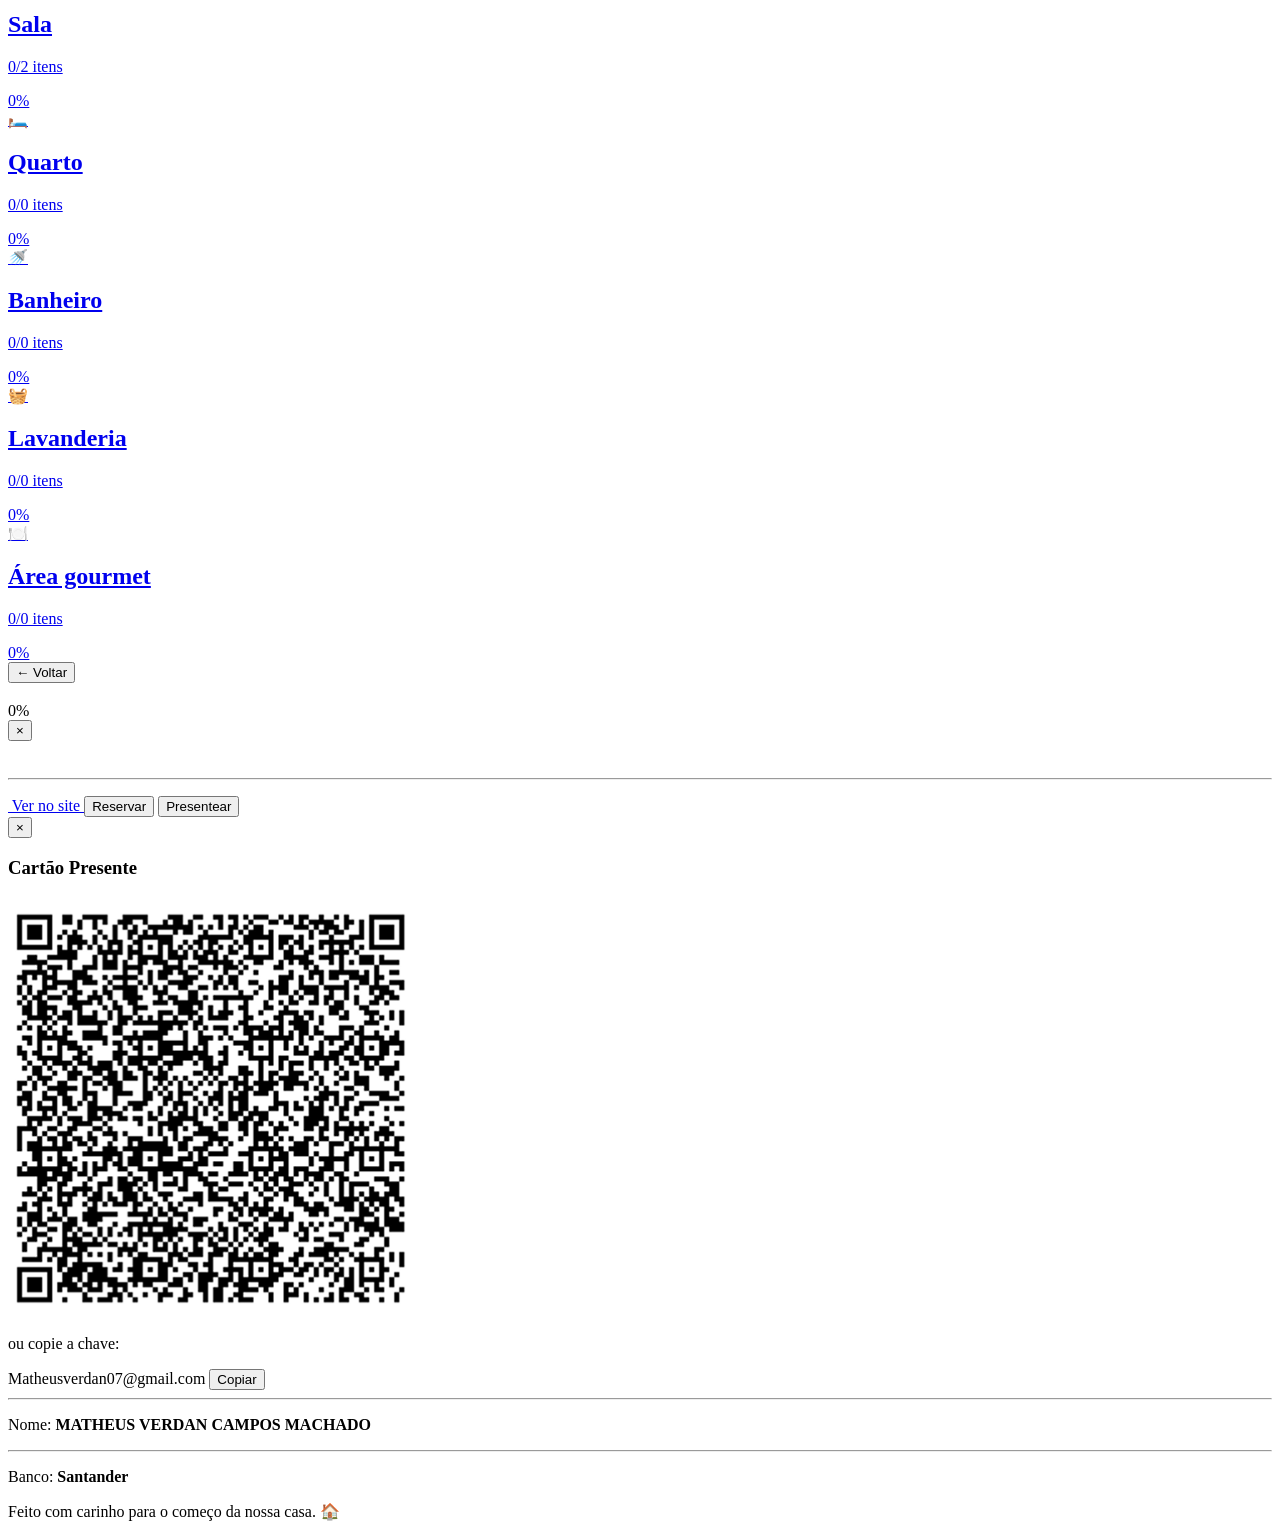
==== commit acdfa052: "novo_cliente" ====
--- a/index.html
+++ b/index.html
@@ -2,256 +2,262 @@
 <html lang="pt-BR">
 
 <head>
-  <meta charset="UTF-8" />
-  <meta name="viewport" content="width=device-width, initial-scale=1.0" />
-  <title>Enxoval Matheus e Julia </title>
-  <link rel="preconnect" href="https://fonts.googleapis.com">
-  <link rel="preconnect" href="https://fonts.gstatic.com" crossorigin>
-  <link
-    href="https://fonts.googleapis.com/css2?family=Fraunces:opsz,wght@9..144,400;9..144,500;9..144,600&family=Inter:wght@400;500;600&family=JetBrains+Mono:wght@400;500&display=swap"
-    rel="stylesheet">
-  <link rel="icon"
-    href="data:image/svg+xml,<svg xmlns=%22http://www.w3.org/2000/svg%22 viewBox=%220 0 100 100%22> <text y=%22.9em%22 font-size=%2290%22>💍</text> </svg>">
-  <link rel="stylesheet" href="style.css" />
+    <meta charset="UTF-8" />
+    <meta name="viewport" content="width=device-width, initial-scale=1.0" />
+    <title>Enxoval Matheus e Julia </title>
+    <link rel="preconnect" href="https://fonts.googleapis.com">
+    <link rel="preconnect" href="https://fonts.gstatic.com" crossorigin>
+    <link
+        href="https://fonts.googleapis.com/css2?family=Fraunces:opsz,wght@9..144,400;9..144,500;9..144,600&family=Inter:wght@400;500;600&family=JetBrains+Mono:wght@400;500&display=swap"
+        rel="stylesheet">
+    <link rel="icon"
+        href="data:image/svg+xml,<svg xmlns=%22http://www.w3.org/2000/svg%22 viewBox=%220 0 100 100%22> <text y=%22.9em%22 font-size=%2290%22>💍</text> </svg>">
+    <link rel="stylesheet" href="teste.css" />
 
 </head>
 
 <body>
 
-  <header class="hero">
-    <div class="hero-carrossel">
-      <div class="slides" id="slides">
-        <div class="slide slide--welcome">
-          <div class="hero__inner">
-          <img class="hero__logo" src="./assets/hero.jpg" alt="Logo do casal">
-          </div>
-        </div>
-        <div class="slide" style="background-image:url('https://picsum.photos/id/1015/800/600')"><span>Foto 1</span>
-        </div>
-        <div class="slide" style="background-image:url('https://picsum.photos/id/1025/800/600')"><span>Foto 2</span>
-        </div>
-        <div class="slide" style="background-image:url('https://picsum.photos/id/1039/800/600')"><span>Foto 3</span>
-        </div>
-        <div class="slide" style="background-image:url('https://picsum.photos/id/1043/800/600')"><span>Foto 4</span>
-        </div>
-      </div>
-      <button class="nav-btn prev" onclick="mudar(-1)">&#10094;</button>
-      <button class="nav-btn next" onclick="mudar(1)">&#10095;</button>
-      <div class="dots" id="dots"></div>
+    <header class="hero">
+        <div class="hero-carrossel">
+            <div class="slides" id="slides">
+                <div class="slide slide--welcome">
+                    <div class="hero__inner">
+                        <img class="hero__logo" src="./assets/hero.jpg" alt="Logo do casal">
+                    </div>
+                </div>
+                <div class="slide" style="background-image:url('https://picsum.photos/id/1015/800/600')"><span>Foto
+                        1</span>
+                </div>
+                <div class="slide" style="background-image:url('https://picsum.photos/id/1025/800/600')"><span>Foto
+                        2</span>
+                </div>
+                <div class="slide" style="background-image:url('https://picsum.photos/id/1039/800/600')"><span>Foto
+                        3</span>
+                </div>
+                <div class="slide" style="background-image:url('https://picsum.photos/id/1043/800/600')"><span>Foto
+                        4</span>
+                </div>
+            </div>
+            <button class="nav-btn prev" onclick="mudar(-1)" aria-label="Foto anterior">&#10094;</button>
+            <button class="nav-btn next" onclick="mudar(1)" aria-label="Próxima foto">&#10095;</button>
+            <div class="dots" id="dots"></div>
+        </div>
+    </header>
+    <main class="rooms">
+        <div class="rooms-search">
+            <span class="rooms-search__icon" aria-hidden="true">🔍</span>
+            <input type="text" id="buscaItem" class="rooms-search__input" placeholder="Buscar item...">
+        </div>
+        <hr>
+        <p class="section-eyebrow">escolha um cômodo para nos presentear</p>
+        <hr>
+        <div class="rooms-nav">
+
+            <div class="mobile-tabs-wrap">
+                <nav class="mobile-tabs" id="mobileTabs" aria-label="Cômodos">
+                    <button type="button" class="mobile-tabs__chip" data-room="cozinha"
+                        onclick="abrirComodoMobile(event, 'cozinha')">
+                        <span class="mobile-tabs__icon" aria-hidden="true">🍳</span> Cozinha
+                    </button>
+                    <button type="button" class="mobile-tabs__chip" data-room="sala"
+                        onclick="abrirComodoMobile(event, 'sala')">
+                        <span class="mobile-tabs__icon" aria-hidden="true">🛋️</span> Sala
+                    </button>
+                    <button type="button" class="mobile-tabs__chip" data-room="quarto"
+                        onclick="abrirComodoMobile(event, 'quarto')">
+                        <span class="mobile-tabs__icon" aria-hidden="true">🛏️</span> Quarto
+                    </button>
+                    <button type="button" class="mobile-tabs__chip" data-room="banheiro"
+                        onclick="abrirComodoMobile(event, 'banheiro')">
+                        <span class="mobile-tabs__icon" aria-hidden="true">🚿</span> Banheiro
+                    </button>
+                    <button type="button" class="mobile-tabs__chip" data-room="lavanderia"
+                        onclick="abrirComodoMobile(event, 'lavanderia')">
+                        <span class="mobile-tabs__icon" aria-hidden="true">🧺</span> Lavanderia
+                    </button>
+                    <button type="button" class="mobile-tabs__chip" data-room="gourmet"
+                        onclick="abrirComodoMobile(event, 'gourmet')">
+                        <span class="mobile-tabs__icon" aria-hidden="true">🍽️</span> Área gourmet
+                    </button>
+                </nav>
+                <span class="mobile-tabs__arrow" aria-hidden="true">&#10132;</span>
+            </div>
+
+            <a class="mobile-pix-card" id="mobilePixCard" href="#" onclick="abrirPix(event)">
+                <div class="room-card__tag">
+                    <span class="room-card__icon" aria-hidden="true">💵</span>
+                </div>
+                <h2 class="room-card__name">Cartão Presente</h2>
+                <p class="room-card__count">Presente financeiro</p>
+            </a>
+
+            <div class="room-grid">
+
+                <a class="room-card" href="#" onclick="abrirPix(event)">
+                    <div class="room-card__tag">
+                        <span class="room-card__icon" aria-hidden="true">💵</span>
+                    </div>
+                    <h2 class="room-card__name">Cartão Presente</h2>
+                    <p class="room-card__count">Presente financeiro</p>
+                    <div class="dim dim--card"></div>
+                </a>
+
+                <a class="room-card" href="#cozinha" data-room="cozinha" onclick="abrirComodo(event, 'cozinha')">
+                    <div class="room-card__tag">
+                        <span class="room-card__icon" aria-hidden="true">🍳</span>
+                    </div>
+                    <h2 class="room-card__name">Cozinha</h2>
+                    <p class="room-card__count">0/0 itens</p>
+                    <div class="dim dim--card">
+                        <div class="dim__track">
+                            <div class="dim__fill" style="width:0%"></div>
+                        </div>
+                        <span class="dim__value dim__value--sm">0%</span>
+                    </div>
+                </a>
+
+                <a class="room-card" href="#sala" data-room="sala" onclick="abrirComodo(event, 'sala')">
+                    <div class="room-card__tag">
+                        <span class="room-card__icon" aria-hidden="true">🛋️</span>
+                    </div>
+                    <h2 class="room-card__name">Sala </h2>
+                    <p class="room-card__count">0/0 itens</p>
+                    <div class="dim dim--card">
+                        <div class="dim__track">
+                            <div class="dim__fill" style="width:0%"></div>
+                        </div>
+                        <span class="dim__value dim__value--sm">0%</span>
+                    </div>
+                </a>
+
+                <a class="room-card" href="#quarto" data-room="quarto" onclick="abrirComodo(event, 'quarto')">
+                    <div class="room-card__tag">
+                        <span class="room-card__icon" aria-hidden="true">🛏️</span>
+                    </div>
+                    <h2 class="room-card__name">Quarto</h2>
+                    <p class="room-card__count">0/0 itens</p>
+                    <div class="dim dim--card">
+                        <div class="dim__track">
+                            <div class="dim__fill" style="width:0%"></div>
+                        </div>
+                        <span class="dim__value dim__value--sm">0%</span>
+                    </div>
+                </a>
+
+                <a class="room-card" href="#banheiro" data-room="banheiro" onclick="abrirComodo(event, 'banheiro')">
+                    <div class="room-card__tag">
+                        <span class="room-card__icon" aria-hidden="true">🚿</span>
+                    </div>
+                    <h2 class="room-card__name">Banheiro</h2>
+                    <p class="room-card__count">0/0 itens</p>
+                    <div class="dim dim--card">
+                        <div class="dim__track">
+                            <div class="dim__fill" style="width:0%"></div>
+                        </div>
+                        <span class="dim__value dim__value--sm">0%</span>
+                    </div>
+                </a>
+
+                <a class="room-card" href="#lavanderia" data-room="lavanderia"
+                    onclick="abrirComodo(event, 'lavanderia')">
+                    <div class="room-card__tag">
+                        <span class="room-card__icon" aria-hidden="true">🧺</span>
+                    </div>
+                    <h2 class="room-card__name">Lavanderia</h2>
+                    <p class="room-card__count">0/0 itens</p>
+                    <div class="dim dim--card">
+                        <div class="dim__track">
+                            <div class="dim__fill" style="width:0%"></div>
+                        </div>
+                        <span class="dim__value dim__value--sm">0%</span>
+                    </div>
+                </a>
+
+                <a class="room-card" href="#gourmet" data-room="gourmet" onclick="abrirComodo(event, 'gourmet')">
+                    <div class="room-card__tag">
+                        <span class="room-card__icon" aria-hidden="true">🍽️</span>
+                    </div>
+                    <h2 class="room-card__name">Área gourmet</h2>
+                    <p class="room-card__count">0/0 itens</p>
+                    <div class="dim dim--card">
+                        <div class="dim__track">
+                            <div class="dim__fill" style="width:0%"></div>
+                        </div>
+                        <span class="dim__value dim__value--sm">0%</span>
+                    </div>
+                </a>
+
+            </div>
+
+            <section class="comodo-section" id="comodoSection">
+                <div class="comodo-section__inner">
+                    <button class="comodo-section__voltar" onclick="fecharComodo()">&larr; Voltar</button>
+
+                    <div class="comodo-section__header">
+                        <span class="comodo-section__icon" id="comodoIcone"></span>
+                        <h2 class="comodo-section__titulo" id="comodoTitulo"></h2>
+                    </div>
+
+                    <div class="dim dim--card" id="comodoProgresso">
+                        <div class="dim__track">
+                            <div class="dim__fill" id="comodoFill" style="width:0%"></div>
+                        </div>
+                        <span class="dim__value dim__value--sm" id="comodoPercentual">0%</span>
+                    </div>
+                    <div class="comodo-itens" id="comodoItens"></div>
+                </div>
+            </section>
+        </div>
+    </main>
+    <div class="item-detalhe-modal" id="itemDetalheModal">
+        <div class="item-detalhe__box">
+            <button class="item-detalhe__fechar" onclick="fecharItemDetalhe()" aria-label="Fechar">&times;</button>
+
+            <span class="item-detalhe__status" id="itemDetalheStatus"></span>
+
+            <div class="item-detalhe__foto">
+                <img id="itemDetalheFoto" src="" alt="">
+            </div>
+
+            <h3 class="item-detalhe__nome" id="itemDetalheNome"></h3>
+            <hr class="item-detalhe__divisor">
+            <p class="item-detalhe__valor" id="itemDetalheValor"></p>
+
+            <div class="item-detalhe__acoes">
+                <a class="item-detalhe__btn item-detalhe__btn--link" id="itemDetalheLink"
+                    href="https://www.mercadolivre.com.br/" target="_blank">
+                    <img id="itemDetalheLogo" class="item-detalhe__btn-logo" alt="">
+                    Ver no site
+                </a>
+                <button class="item-detalhe__btn item-detalhe__btn--reservar" id="itemDetalheReservar">Reservar</button>
+                <button class="item-detalhe__btn item-detalhe__btn--pix" onclick="presentearItem()">Presentear</button>
+            </div>
+        </div>
     </div>
-  </header>
-  <main class="rooms">
-    <div class="rooms-search">
-      <span class="rooms-search__icon" aria-hidden="true">🔍</span>
-      <input type="text" id="buscaItem" class="rooms-search__input" placeholder="Buscar item...">
+    <div class="pix-modal" id="pixModal">
+
+        <div class="pix-modal__box">
+            <button class="pix-modal__fechar" onclick="fecharPix()" aria-label="Fechar">&times;</button>
+            <h3>Cartão Presente</h3>
+            <img class="pix-modal__qr" src="./assets/QRcodePIX.jpg" alt="QR Code Pix">
+            <p class="pix-modal__label">ou copie a chave:</p>
+            <div class="pix-modal__chave">
+                <span id="chavePix">Matheusverdan07@gmail.com</span>
+                <button class="copy" onclick="copiarChave()">Copiar</button>
+            </div>
+            <hr>
+            <p>Nome: <b>MATHEUS VERDAN CAMPOS MACHADO</b></p>
+            <hr>
+            <p>Banco: <b>Santander</b></p>
+            <span class="pix-modal__feedback" id="pixFeedback"></span>
+        </div>
     </div>
-    <hr>
-    <p class="section-eyebrow">escolha um cômodo para nos presentear</p>
-    <hr>
-    <div class="rooms-nav">
-
-      <div class="mobile-tabs-wrap">
-        <nav class="mobile-tabs" id="mobileTabs" aria-label="Cômodos">
-          <button type="button" class="mobile-tabs__chip" data-room="cozinha"
-            onclick="abrirComodoMobile(event, 'cozinha')">
-            <span class="mobile-tabs__icon" aria-hidden="true">🍳</span> Cozinha
-          </button>
-          <button type="button" class="mobile-tabs__chip" data-room="sala" onclick="abrirComodoMobile(event, 'sala')">
-            <span class="mobile-tabs__icon" aria-hidden="true">🛋️</span> Sala
-          </button>
-          <button type="button" class="mobile-tabs__chip" data-room="quarto"
-            onclick="abrirComodoMobile(event, 'quarto')">
-            <span class="mobile-tabs__icon" aria-hidden="true">🛏️</span> Quarto
-          </button>
-          <button type="button" class="mobile-tabs__chip" data-room="banheiro"
-            onclick="abrirComodoMobile(event, 'banheiro')">
-            <span class="mobile-tabs__icon" aria-hidden="true">🚿</span> Banheiro
-          </button>
-          <button type="button" class="mobile-tabs__chip" data-room="lavanderia"
-            onclick="abrirComodoMobile(event, 'lavanderia')">
-            <span class="mobile-tabs__icon" aria-hidden="true">🧺</span> Lavanderia
-          </button>
-          <button type="button" class="mobile-tabs__chip" data-room="gourmet"
-            onclick="abrirComodoMobile(event, 'gourmet')">
-            <span class="mobile-tabs__icon" aria-hidden="true">🍽️</span> Área gourmet
-          </button>
-        </nav>
-        <span class="mobile-tabs__arrow" aria-hidden="true">&#10132;</span>
-      </div>
-
-      <a class="mobile-pix-card" id="mobilePixCard" href="#" onclick="abrirPix(event)">
-        <div class="room-card__tag">
-          <span class="room-card__icon" aria-hidden="true">💵</span>
-        </div>
-        <h2 class="room-card__name">Cartão Presente</h2>
-        <p class="room-card__count">Presente financeiro</p>
-      </a>
-
-      <div class="room-grid">
-
-        <a class="room-card" href="#" onclick="abrirPix(event)">
-          <div class="room-card__tag">
-            <span class="room-card__icon" aria-hidden="true">💵</span>
-          </div>
-          <h2 class="room-card__name">Cartão Presente</h2>
-          <p class="room-card__count">Presente financeiro</p>
-          <div class="dim dim--card"></div>
-        </a>
-
-        <a class="room-card" href="#cozinha" data-room="cozinha" onclick="abrirComodo(event, 'cozinha')">
-          <div class="room-card__tag">
-            <span class="room-card__icon" aria-hidden="true">🍳</span>
-          </div>
-          <h2 class="room-card__name">Cozinha</h2>
-          <p class="room-card__count">0/0 itens</p>
-          <div class="dim dim--card">
-            <div class="dim__track">
-              <div class="dim__fill" style="width:0%"></div>
-            </div>
-            <span class="dim__value dim__value--sm">0%</span>
-          </div>
-        </a>
-
-        <a class="room-card" href="#sala" data-room="sala" onclick="abrirComodo(event, 'sala')">
-          <div class="room-card__tag">
-            <span class="room-card__icon" aria-hidden="true">🛋️</span>
-          </div>
-          <h2 class="room-card__name">Sala </h2>
-          <p class="room-card__count">0/0 itens</p>
-          <div class="dim dim--card">
-            <div class="dim__track">
-              <div class="dim__fill" style="width:0%"></div>
-            </div>
-            <span class="dim__value dim__value--sm">0%</span>
-          </div>
-        </a>
-
-        <a class="room-card" href="#quarto" data-room="quarto" onclick="abrirComodo(event, 'quarto')">
-          <div class="room-card__tag">
-            <span class="room-card__icon" aria-hidden="true">🛏️</span>
-          </div>
-          <h2 class="room-card__name">Quarto</h2>
-          <p class="room-card__count">0/0 itens</p>
-          <div class="dim dim--card">
-            <div class="dim__track">
-              <div class="dim__fill" style="width:0%"></div>
-            </div>
-            <span class="dim__value dim__value--sm">0%</span>
-          </div>
-        </a>
-
-        <a class="room-card" href="#banheiro" data-room="banheiro" onclick="abrirComodo(event, 'banheiro')">
-          <div class="room-card__tag">
-            <span class="room-card__icon" aria-hidden="true">🚿</span>
-          </div>
-          <h2 class="room-card__name">Banheiro</h2>
-          <p class="room-card__count">0/0 itens</p>
-          <div class="dim dim--card">
-            <div class="dim__track">
-              <div class="dim__fill" style="width:0%"></div>
-            </div>
-            <span class="dim__value dim__value--sm">0%</span>
-          </div>
-        </a>
-
-        <a class="room-card" href="#lavanderia" data-room="lavanderia" onclick="abrirComodo(event, 'lavanderia')">
-          <div class="room-card__tag">
-            <span class="room-card__icon" aria-hidden="true">🧺</span>
-          </div>
-          <h2 class="room-card__name">Lavanderia</h2>
-          <p class="room-card__count">0/0 itens</p>
-          <div class="dim dim--card">
-            <div class="dim__track">
-              <div class="dim__fill" style="width:0%"></div>
-            </div>
-            <span class="dim__value dim__value--sm">0%</span>
-          </div>
-        </a>
-
-        <a class="room-card" href="#gourmet" data-room="gourmet" onclick="abrirComodo(event, 'gourmet')">
-          <div class="room-card__tag">
-            <span class="room-card__icon" aria-hidden="true">🍽️</span>
-          </div>
-          <h2 class="room-card__name">Área gourmet</h2>
-          <p class="room-card__count">0/0 itens</p>
-          <div class="dim dim--card">
-            <div class="dim__track">
-              <div class="dim__fill" style="width:0%"></div>
-            </div>
-            <span class="dim__value dim__value--sm">0%</span>
-          </div>
-        </a>
-
-      </div>
-
-      <section class="comodo-section" id="comodoSection">
-        <div class="comodo-section__inner">
-          <button class="comodo-section__voltar" onclick="fecharComodo()">&larr; Voltar</button>
-
-          <div class="comodo-section__header">
-            <span class="comodo-section__icon" id="comodoIcone"></span>
-            <h2 class="comodo-section__titulo" id="comodoTitulo"></h2>
-          </div>
-
-          <div class="dim dim--card" id="comodoProgresso">
-            <div class="dim__track">
-              <div class="dim__fill" id="comodoFill" style="width:0%"></div>
-            </div>
-            <span class="dim__value dim__value--sm" id="comodoPercentual">0%</span>
-          </div>
-          <div class="comodo-itens" id="comodoItens"></div>
-        </div>
-      </section>
-    </div>
-  </main>
-  <div class="item-detalhe-modal" id="itemDetalheModal">
-    <div class="item-detalhe__box">
-      <button class="item-detalhe__fechar" onclick="fecharItemDetalhe()">&times;</button>
-
-      <span class="item-detalhe__status" id="itemDetalheStatus"></span>
-
-      <div class="item-detalhe__foto">
-        <img id="itemDetalheFoto" src="" alt="">
-      </div>
-
-      <h3 class="item-detalhe__nome" id="itemDetalheNome"></h3>
-      <hr class="item-detalhe__divisor">
-      <p class="item-detalhe__valor" id="itemDetalheValor"></p>
-
-      <div class="item-detalhe__acoes">
-        <a class="item-detalhe__btn item-detalhe__btn--link" id="itemDetalheLink"
-          href="https://www.mercadolivre.com.br/" target="_blank">
-          <img id="itemDetalheLogo" class="item-detalhe__btn-logo" alt="">
-          Ver no site
-        </a>
-        <button class="item-detalhe__btn__item-detalhe__btn--reservar" id="itemDetalheReservar">Reservar</button>
-        <button class="item-detalhe__btn itema-detalhe__btn--pix" onclick="presentearItem()">Presentear</button>
-      </div>
-    </div>
-  </div>
-  <div class="pix-modal" id="pixModal">
-
-    <div class="pix-modal__box">
-      <button class="pix-modal__fechar" onclick="fecharPix()">&times;</button>
-      <h3>Cartão Presente</h3>
-      <img class="pix-modal__qr" src="./assets/QRcodePIX.jpg" alt="QR Code Pix">
-      <p class="pix-modal__label">ou copie a chave:</p>
-      <div class="pix-modal__chave">
-        <span id="chavePix">
-          <button class="copy" onclick="copiarChave()">Copiar</button> Matheusverdan07@gmail.com</span>
-      </div>
-      <hr>
-      <p>Nome: <b>MATHEUS VERDAN CAMPOS MACHADO</b></p>
-      <hr>
-      <p>Banco: <b>Santander</b></p>
-      <span class="pix-modal__feedback" id="pixFeedback"></span>
-    </div>
-  </div>
-
-  <footer class="site-footer">
-    <p>Feito com carinho para o começo da nossa casa. 🏠</p>
-  </footer>
-  <script src="./script.js"></script>
+
+    <footer class="site-footer">
+        <p>Feito com carinho para o começo da nossa casa. 🏠</p>
+    </footer>
+    <script src="./script.js"></script>
 </body>
 
 </html>
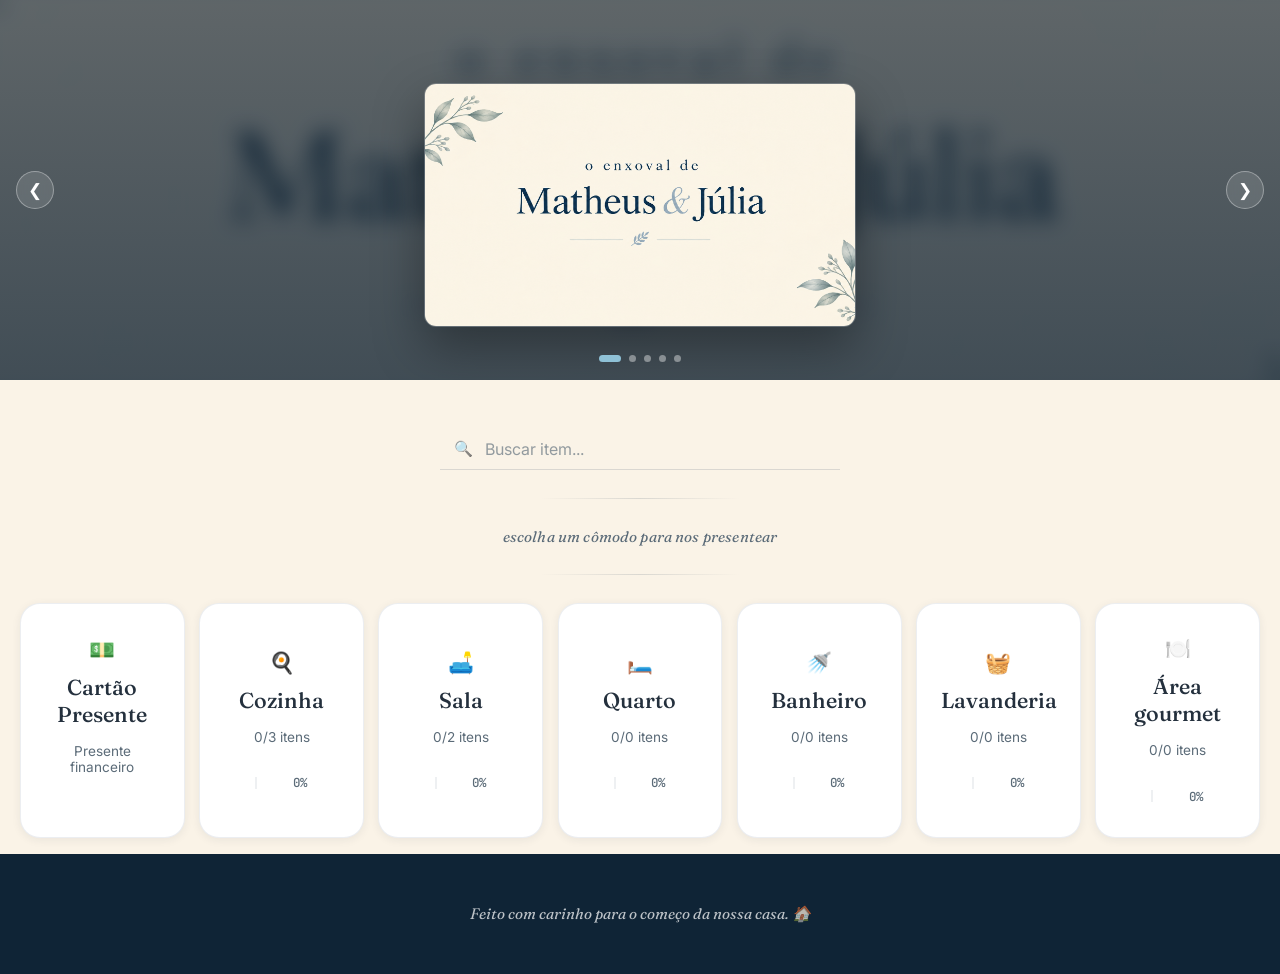
==== commit 08c8c223: "css" ====
--- a/index.html
+++ b/index.html
@@ -12,7 +12,7 @@
         rel="stylesheet">
     <link rel="icon"
         href="data:image/svg+xml,<svg xmlns=%22http://www.w3.org/2000/svg%22 viewBox=%220 0 100 100%22> <text y=%22.9em%22 font-size=%2290%22>💍</text> </svg>">
-    <link rel="stylesheet" href="teste.css" />
+    <link rel="stylesheet" href="style.css" />
 
 </head>
 
--- a/style.css
+++ b/style.css
@@ -0,0 +1,1101 @@
+
+:root {
+    --navy: #16304a;
+    --navy-deep: #0f2436;
+    --navy-line: #8fc1d6;
+    --paper: #faf3e7;
+    --paper-warm: #f3e9d8;
+    --ink: #24303d;
+    --ink-soft: #5b6b78;
+    --line-soft: rgba(22, 48, 74, 0.14);
+    --line-softer: rgba(22, 48, 74, 0.08);
+
+    --sage: #7c9473;
+    --sage-bg: #e7efe1;
+    --sage-text: #4c6642;
+
+    --gold: #c9a227;
+    --gold-bg: #f5e9bd;
+    --gold-text: #8a6d1d;
+
+    --rose: #a3546b;
+    --rose-bg: #f3e2e6;
+    --rose-text: #7f3950;
+
+    --font-display: "Fraunces", serif;
+    --font-body: "Inter", system-ui, sans-serif;
+    --font-mono: "JetBrains Mono", ui-monospace, monospace;
+
+    --radius: 4px;
+    --radius-card: 20px;
+
+    --shadow-sm: 0 2px 10px rgba(22, 48, 74, 0.07);
+    --shadow-md: 0 10px 28px rgba(22, 48, 74, 0.12);
+    --shadow-lift: 0 18px 38px rgba(22, 48, 74, 0.16);
+
+    --ease: cubic-bezier(0.22, 1, 0.36, 1);
+}
+
+* {
+    box-sizing: border-box;
+}
+
+html {
+    scroll-behavior: smooth;
+}
+
+html,
+body {
+    overflow-x: hidden;
+}
+
+body {
+    margin: 0;
+    max-width: 100vw;
+    background: var(--paper);
+    color: var(--ink);
+    font-family: var(--font-body);
+    -webkit-font-smoothing: antialiased;
+    display: grid;
+    grid-template-areas:
+        "hero"
+        "rooms"
+        "footer";
+}
+
+img {
+    max-width: 100%;
+    display: block;
+}
+
+a {
+    color: inherit;
+    text-decoration: none;
+}
+
+:focus-visible {
+    outline: 2px solid var(--navy-line);
+    outline-offset: 3px;
+    border-radius: 2px;
+}
+
+@media (prefers-reduced-motion: reduce) {
+
+    *,
+    *::before,
+    *::after {
+        animation-duration: 0.001ms !important;
+        animation-iteration-count: 1 !important;
+        transition-duration: 0.001ms !important;
+        scroll-behavior: auto !important;
+    }
+}
+
+.hero {
+    background: var(--navy-deep);
+    color: #fff;
+    grid-area: hero;
+    padding: 0;
+    min-width: 0;
+}
+
+.hero-carrossel {
+    position: relative;
+    width: 100%;
+    overflow: hidden;
+    height: 380px;
+}   
+
+.hero-carrossel::before {
+    content: "";
+    position: absolute;
+    inset: 0;
+    background-image: url('./assets/hero.jpg');
+    background-size: cover;
+    background-position: center;
+    filter: blur(10px) brightness(0.55) saturate(0.9);
+    transform: scale(1.12);
+    z-index: 0;
+}
+
+.slide--welcome {
+    background:
+        linear-gradient(180deg, rgba(15, 36, 54, 0.15) 0%, rgba(15, 36, 54, 0.55) 100%),
+        rgba(22, 48, 74, 0.25);
+    height: 480px;
+}
+
+.slide.slide--welcome {
+    align-items: center;
+}
+
+.hero__inner {
+    max-width: 30rem;
+    width: 100%;
+    margin-bottom: 70px;
+    display: flex;
+    align-items: center;
+    justify-content: center;
+    padding: 0 1.5rem;
+    animation: heroReveal 1.1s var(--ease) both;
+}
+
+@keyframes heroReveal {
+    from {
+        opacity: 0;
+        transform: translateY(14px);
+    }
+
+    to {
+        opacity: 1;
+        transform: translateY(0);
+    }
+}
+
+.hero__logo {
+    width: 100%;
+    max-width: 520px;
+    max-height: 320px;
+    object-fit: cover;
+    object-position: center;
+    border-radius: 12px;
+    border: 1px solid rgba(255, 255, 255, 0.18);
+    box-shadow: 0 20px 50px rgba(0, 0, 0, 0.35);
+    display: block;
+}
+
+.hero__title {
+    font-family: var(--font-display);
+    font-weight: 400;
+    font-size: clamp(1.8rem, 6vw, 2.6rem);
+    line-height: 1.05;
+    margin: 0 0 1rem;
+    letter-spacing: -0.01em;
+}
+
+.hero__title .amp {
+    font-style: italic;
+    font-weight: 400;
+    color: var(--navy-line);
+}
+
+.hero__message {
+    font-size: 1rem;
+    line-height: 1.6;
+    color: rgba(255, 255, 255, 0.78);
+    margin: 0 auto 2.75rem;
+    max-width: 26rem;
+}
+
+.slides {
+    display: flex;
+    width: 100%;
+    height: 300px;
+    transition: transform 0.6s var(--ease);
+}
+
+.slide {
+    min-height: 480px;
+    min-width: 100%;
+    flex-shrink: 0;
+    width: 100%;
+    display: flex;
+    align-items: flex-end;
+    justify-content: center;
+    text-align: center;
+    background-size: cover;
+    background-position: center;
+    position: relative;
+    z-index: 1;
+}
+
+.slide span {
+    width: 100%;
+    padding: 22px 20px;
+    background: linear-gradient(to top, rgba(15, 36, 54, 0.75), transparent);
+    color: #fff;
+    font-family: var(--font-display);
+    font-style: italic;
+    font-size: 1rem;
+    letter-spacing: 0.01em;
+}
+
+.nav-btn {
+    position: absolute;
+    top: 50%;
+    transform: translateY(-50%);
+    background: rgba(255, 255, 255, 0.12);
+    backdrop-filter: blur(6px);
+    border: 1px solid rgba(255, 255, 255, 0.35);
+    color: #fff;
+    width: 38px;
+    height: 38px;
+    border-radius: 50%;
+    font-size: 1.05rem;
+    cursor: pointer;
+    display: flex;
+    align-items: center;
+    justify-content: center;
+    transition: background 0.2s var(--ease), transform 0.2s var(--ease), border-color 0.2s var(--ease);
+    z-index: 2;
+}
+
+.nav-btn:hover,
+.nav-btn:focus-visible {
+    background: rgba(255, 255, 255, 0.22);
+    border-color: var(--navy-line);
+    transform: translateY(-50%) scale(1.06);
+}
+
+.prev {
+    left: 16px;
+}
+
+.next {
+    right: 16px;
+}
+
+.dots {
+    position: absolute;
+    bottom: 18px;
+    left: 50%;
+    transform: translateX(-50%);
+    display: flex;
+    gap: 8px;
+    z-index: 2;
+}
+
+.dot {
+    width: 7px;
+    height: 7px;
+    border-radius: 50%;
+    background: rgba(255, 255, 255, 0.4);
+    cursor: pointer;
+    border: none;
+    padding: 0;
+    transition: width 0.25s var(--ease), background 0.25s var(--ease);
+}
+
+.dot.active {
+    background: var(--navy-line);
+    width: 22px;
+    border-radius: 4px;
+}
+
+.dim__track {
+    position: relative;
+    height: 2px;
+    background: var(--line-soft);
+    border-radius: 2px;
+}
+
+.dim__track::before,
+.dim__track::after {
+    content: "";
+    position: absolute;
+    top: -5px;
+    width: 1px;
+    height: 12px;
+    background: currentColor;
+    opacity: 0.5;
+}
+
+.dim__track::before {
+    left: 0;
+}
+
+.dim__track::after {
+    right: 0;
+}
+
+.dim__fill {
+    position: absolute;
+    inset: 0 auto 0 0;
+    height: 100%;
+    background: var(--navy-line);
+    border-radius: 2px;
+    transition: width 0.6s var(--ease);
+}
+
+.dim__value {
+    font-family: var(--font-mono);
+    font-weight: 500;
+}
+
+.dim__caption {
+    font-family: var(--font-mono);
+    font-size: 0.72rem;
+    letter-spacing: 0.04em;
+    color: rgba(255, 255, 255, 0.6);
+}
+
+.dim--hero {
+    color: var(--navy-line);
+    display: flex;
+    flex-direction: column;
+    align-items: center;
+    gap: 0.6rem;
+}
+
+.dim--hero .dim__value {
+    font-size: 2.4rem;
+    color: #fff;
+    line-height: 1;
+}
+
+.dim--hero .dim__track {
+    width: 100%;
+    max-width: 20rem;
+    color: var(--navy-line);
+}
+
+.dim--card {
+    display: flex;
+    align-items: center;
+    gap: 0.75rem;
+    color: var(--line-soft);
+    margin-top: 1.1rem;
+}
+
+.dim--card .dim__track {
+    flex: 1;
+    color: var(--line-soft);
+}
+
+.dim--card .dim__fill {
+    background: var(--gold);
+}
+
+.dim__value--sm {
+    font-size: 0.78rem;
+    color: var(--ink-soft);
+    min-width: 2.4rem;
+    text-align: right;
+}
+
+.rooms {
+    max-width: min(100%, 1600px);
+    margin: 0 auto;
+    padding: 3rem 1.25rem 1rem;
+    grid-area: rooms;
+    min-width: 0;
+}
+
+.rooms-search {
+    display: flex;
+    align-items: center;
+    gap: 0.6rem;
+    max-width: 400px;
+    margin: 0 auto;
+    padding: 0.6rem 0.9rem;
+    border-bottom: 1px solid var(--line-soft);
+    transition: border-color 0.2s var(--ease);
+}
+
+.rooms-search:focus-within {
+    border-color: var(--navy);
+}
+
+.rooms-search__icon {
+    font-size: 0.95rem;
+    color: var(--ink-soft);
+    opacity: 0.75;
+}
+
+.rooms-search__input {
+    flex: 1;
+    background-color: transparent;
+    border: none;
+    font-family: var(--font-body);
+    font-size: 16px;
+    color: var(--ink);
+}
+
+.rooms-search__input:focus {
+    outline: none;
+}
+
+.rooms-search__input::placeholder {
+    color: var(--ink-soft);
+    opacity: 0.65;
+}
+
+.rooms hr {
+    border: none;
+    height: 1px;
+    max-width: 200px;
+    margin: 1.75rem auto;
+    background: linear-gradient(to right, transparent, var(--line-soft), transparent);
+}
+
+.section-eyebrow {
+    font-family: var(--font-display);
+    font-style: italic;
+    font-weight: 400;
+    font-size: 0.95rem;
+    letter-spacing: 0.01em;
+    color: var(--ink-soft);
+    text-align: center;
+    margin: 0;
+}
+
+.room-grid {
+    display: grid;
+    grid-template-columns: 1fr;
+    gap: 0.9rem;
+    grid-auto-rows: 1fr;
+}
+
+.room-card {
+    display: flex;
+    background: #fff;
+    border: 1px solid var(--line-softer);
+    border-radius: var(--radius-card);
+    box-shadow: var(--shadow-sm);
+    padding: 2rem 1.5rem;
+    transition: border-color 0.2s var(--ease), transform 0.2s var(--ease), box-shadow 0.2s var(--ease);
+    justify-content: center;
+    align-items: center;
+    flex-direction: column;
+    gap: 12px;
+    min-height: 190px;
+}
+
+.room-card:hover,
+.room-card:focus-visible {
+    border-color: var(--navy-line);
+    transform: translateY(-4px);
+    box-shadow: var(--shadow-lift);
+}
+
+.room-card--done {
+    border: 1px solid var(--sage);
+}
+
+.room-card__tag {
+    display: flex;
+    align-items: center;
+    justify-content: center;
+}
+
+.room-card__code {
+    font-family: var(--font-mono);
+    font-size: 0.72rem;
+    letter-spacing: 0.08em;
+    color: var(--ink-soft);
+}
+
+.room-card__icon {
+    font-size: 1.3rem;
+}
+
+.room-card__name {
+    font-family: var(--font-display);
+    font-weight: 500;
+    font-size: 1.35rem;
+    margin: 0 0 0.2rem;
+    width: 100%;
+    text-align: center;
+}
+
+.room-card__count {
+    font-size: 0.85rem;
+    color: var(--ink-soft);
+    margin: 0;
+    width: 100%;
+    text-align: center;
+}
+
+@media (min-width: 640px) {
+    .room-grid {
+        grid-template-columns: repeat(2, 1fr);
+    }
+}
+
+@media (min-width: 960px) {
+    .room-grid {
+        grid-template-columns: repeat(3, 1fr);
+    }
+}
+
+@media (min-width: 1200px) {
+    .room-grid {
+        grid-template-columns: repeat(7, minmax(0, 1fr));
+    }
+}
+
+.comodo-section {
+    opacity: 0;
+    max-height: 0;
+    overflow: hidden;
+    transition: opacity 0.4s var(--ease), max-height 0.5s var(--ease);
+}
+
+.comodo-section.aberto {
+    opacity: 1;
+    max-height: 4000px;
+    margin-top: 1.75rem;
+}
+
+.comodo-section__inner {
+    transition: opacity 0.2s var(--ease);
+}
+
+.comodo-section__inner.trocando {
+    opacity: 0;
+}
+
+.comodo-section__voltar {
+    background: transparent;
+    border: 1px solid var(--line-soft);
+    border-radius: 999px;
+    padding: 0.5rem 1.1rem;
+    font-family: var(--font-body);
+    font-size: 0.85rem;
+    font-weight: 600;
+    color: var(--navy);
+    cursor: pointer;
+    transition: background 0.2s var(--ease), border-color 0.2s var(--ease);
+}
+
+.comodo-section__voltar:hover {
+    background: var(--paper-warm);
+    border-color: var(--navy-line);
+}
+
+.comodo-section__header {
+    display: flex;
+    align-items: center;
+    gap: 0.6rem;
+    margin: 1.25rem 0 0.25rem;
+}
+
+.comodo-section__icon {
+    font-size: 1.4rem;
+}
+
+.comodo-section__titulo {
+    font-family: var(--font-display);
+    font-weight: 500;
+    font-size: 1.5rem;
+    margin: 0;
+}
+
+.comodo-itens {
+    display: grid;
+    grid-template-columns: repeat(2, 1fr);
+    gap: 0.9rem;
+    margin-top: 1.5rem;
+}
+
+@media (min-width: 640px) {
+    .comodo-itens {
+        grid-template-columns: repeat(2, 1fr);
+    }
+}
+
+@media (min-width: 960px) {
+    .comodo-itens {
+        grid-template-columns: repeat(3, 1fr);
+    }
+}
+
+@media (min-width: 1200px) {
+    .comodo-itens {
+        grid-template-columns: repeat(4, 1fr);
+    }
+}
+
+.comodo-item-mini {
+    background: #fff;
+    border: 1px solid var(--line-softer);
+    border-radius: var(--radius-card);
+    box-shadow: var(--shadow-sm);
+    padding: 1.25rem;
+    cursor: pointer;
+    transition: border-color 0.2s var(--ease), transform 0.2s var(--ease), box-shadow 0.2s var(--ease);
+    display: flex;
+    flex-direction: column;
+    gap: 0.6rem;
+}
+
+.comodo-item-mini:hover,
+.comodo-item-mini:focus-visible {
+    border-color: var(--navy-line);
+    transform: translateY(-4px);
+    box-shadow: var(--shadow-lift);
+}
+
+.comodo-item-mini__status,
+.item-detalhe__status {
+    display: inline-block;
+    font-family: var(--font-body);
+    font-weight: 600;
+    font-size: 0.7rem;
+    letter-spacing: 0.02em;
+    padding: 0.3rem 0.75rem;
+    border-radius: 999px;
+    cursor: default;
+    align-self: flex-start;
+}
+
+.comodo-item-mini[data-status="disponivel"] .comodo-item-mini__status,
+.item-detalhe__status--disponivel {
+    background: var(--sage-bg);
+    color: var(--sage-text);
+}
+
+.comodo-item-mini[data-status="reservado"] .comodo-item-mini__status,
+.item-detalhe__status--reservado {
+    background: var(--gold-bg);
+    color: var(--gold-text);
+}
+
+.comodo-item-mini[data-status="comprado"] .comodo-item-mini__status,
+.item-detalhe__status--comprado {
+    background: var(--rose-bg);
+    color: var(--rose-text);
+}
+
+.comodo-item-mini__foto {
+    border-radius: 14px;
+    overflow: hidden;
+    aspect-ratio: 4 / 3;
+}
+
+.comodo-item-mini__foto img {
+    width: 100%;
+    height: 100%;
+    object-fit: cover;
+    transition: transform 0.4s var(--ease);
+}
+
+.comodo-item-mini:hover .comodo-item-mini__foto img {
+    transform: scale(1.04);
+}
+
+.comodo-item-mini__nome {
+    font-family: var(--font-display);
+    font-weight: 500;
+    font-size: 1.1rem;
+    margin: 0;
+}
+
+.comodo-item-mini__tag {
+    display: block;
+    font-family: var(--font-mono);
+    font-size: 0.68rem;
+    color: var(--ink-soft);
+    letter-spacing: 0.03em;
+    margin-top: -0.3rem;
+}
+
+.comodo-item-mini__divisor {
+    border: none;
+    border-top: 1px dashed var(--line-soft);
+    margin: 0.2rem 0;
+}
+
+.comodo-item-mini__valor {
+    font-family: var(--font-mono);
+    font-weight: 500;
+    color: var(--ink);
+    margin: 0;
+}
+
+.mobile-tabs-wrap {
+    display: none;
+}
+
+.mobile-tabs {
+    display: none;
+}
+
+.mobile-pix-card {
+    display: none;
+}
+
+@media (max-width: 639px) {
+    .room-grid {
+        display: none;
+    }
+
+    .mobile-tabs-wrap {
+        display: block;
+        position: relative;
+    }
+
+    .mobile-tabs {
+        display: flex;
+        align-items: center;
+        gap: 0.6rem;
+        overflow-x: auto;
+        padding: 0.25rem 2rem 0.75rem 0.1rem;
+        scrollbar-width: none;
+    }
+
+    .mobile-tabs::-webkit-scrollbar {
+        display: none;
+    }
+
+    .mobile-tabs__chip {
+        display: inline-flex;
+        align-items: center;
+        gap: 0.4rem;
+        flex: none;
+        background: #fff;
+        border: 1px solid var(--line-soft);
+        border-radius: 999px;
+        padding: 0.5rem 0.9rem;
+        font-family: var(--font-body);
+        font-size: 0.82rem;
+        font-weight: 600;
+        color: var(--ink);
+        white-space: nowrap;
+        cursor: pointer;
+        transition: border-color 0.2s var(--ease), background 0.2s var(--ease), color 0.2s var(--ease);
+    }
+
+    .mobile-tabs__chip:hover,
+    .mobile-tabs__chip:focus-visible {
+        border-color: var(--navy-line);
+    }
+
+    .mobile-tabs__chip--ativo {
+        background: var(--navy);
+        border-color: var(--navy);
+        color: #fff;
+    }
+
+    .mobile-tabs__icon {
+        font-size: 0.95rem;
+    }
+
+    .mobile-tabs__arrow {
+        position: absolute;
+        right: 0;
+        top: 0;
+        bottom: 0.75rem;
+        width: 2.5rem;
+        display: flex;
+        align-items: center;
+        justify-content: flex-end;
+        padding-right: 0.2rem;
+        background: linear-gradient(to right, transparent, var(--paper) 65%);
+        color: var(--ink-soft);
+        font-size: 0.9rem;
+        pointer-events: none;
+    }
+
+    .mobile-pix-card {
+        display: flex;
+        background: #fff;
+        border: 1px solid var(--line-softer);
+        border-radius: var(--radius-card);
+        box-shadow: var(--shadow-sm);
+        padding: 2rem 1.5rem;
+        justify-content: center;
+        align-items: center;
+        flex-direction: column;
+        gap: 12px;
+        min-height: 190px;
+        width: 100%;
+        max-width: 400px;
+        margin: 0 auto;
+        cursor: pointer;
+        transition: transform 0.2s var(--ease), box-shadow 0.2s var(--ease);
+    }
+
+    .mobile-pix-card:hover {
+        transform: translateY(-3px);
+        box-shadow: var(--shadow-md);
+    }
+
+    .mobile-pix-card.escondido {
+        display: none;
+    }
+}
+
+.item-detalhe-modal,
+.pix-modal {
+    display: none;
+    position: fixed;
+    inset: 0;
+    background: rgba(15, 36, 54, 0.55);
+    backdrop-filter: blur(2px);
+    align-items: center;
+    justify-content: center;
+    z-index: 100;
+    padding: 1rem;
+    animation: overlayIn 0.2s var(--ease);
+}
+
+.item-detalhe-modal.aberto,
+.pix-modal.aberto {
+    display: flex;
+}
+
+@keyframes overlayIn {
+    from {
+        opacity: 0;
+    }
+
+    to {
+        opacity: 1;
+    }
+}
+
+@keyframes modalIn {
+    from {
+        opacity: 0;
+        transform: translateY(10px) scale(0.98);
+    }
+
+    to {
+        opacity: 1;
+        transform: translateY(0) scale(1);
+    }
+}
+
+.item-detalhe__box,
+.pix-modal__box {
+    background: #fff;
+    border-radius: 18px;
+    padding: 28px 24px;
+    width: min(90vw, 340px);
+    text-align: center;
+    position: relative;
+    box-shadow: var(--shadow-lift);
+    animation: modalIn 0.25s var(--ease);
+}
+
+.item-detalhe__fechar,
+.pix-modal__fechar {
+    position: absolute;
+    top: 10px;
+    right: 14px;
+    border: none;
+    background: none;
+    font-size: 1.4rem;
+    line-height: 1;
+    cursor: pointer;
+    color: var(--ink-soft);
+    transition: color 0.15s var(--ease);
+}
+
+.item-detalhe__fechar:hover,
+.pix-modal__fechar:hover {
+    color: var(--navy);
+}
+
+.item-detalhe__foto {
+    border-radius: 14px;
+    overflow: hidden;
+    margin-top: 0.5rem;
+}
+
+.item-detalhe__foto img {
+    width: 100%;
+    height: 200px;
+    object-fit: cover;
+}
+
+.item-detalhe__nome {
+    font-family: var(--font-display);
+    font-weight: 500;
+    font-size: 1.3rem;
+    margin: 1rem 0 0;
+}
+
+.item-detalhe__divisor {
+    border: none;
+    border-top: 1px solid var(--line-softer);
+    margin: 0.75rem 0;
+}
+
+.item-detalhe__valor {
+    font-family: var(--font-mono);
+    font-weight: 500;
+    font-size: 1.1rem;
+    color: var(--ink);
+    margin: 0 0 1.25rem;
+}
+
+.item-detalhe__acoes {
+    display: flex;
+    flex-wrap: wrap;
+    gap: 0.6rem;
+}
+
+.item-detalhe__btn {
+    flex: 1;
+    min-width: 45%;
+    font-family: var(--font-body);
+    font-weight: 600;
+    font-size: 0.85rem;
+    border: none;
+    border-radius: var(--radius);
+    padding: 0.75rem 1rem;
+    cursor: pointer;
+    transition: background 0.15s var(--ease), border-color 0.15s var(--ease), color 0.15s var(--ease), transform 0.15s var(--ease);
+}
+
+.item-detalhe__btn:active {
+    transform: scale(0.98);
+}
+
+.item-detalhe__btn--link {
+    display: flex;
+    align-items: center;
+    justify-content: center;
+    gap: 0.4rem;
+    background: var(--paper);
+    color: var(--ink);
+    border: 1px solid var(--line-soft);
+}
+
+.item-detalhe__btn--link:hover {
+    border-color: var(--navy-line);
+}
+
+.item-detalhe__btn-logo {
+    width: 18px;
+    height: 18px;
+    object-fit: contain;
+}
+
+.item-detalhe__btn--reservar {
+    background: var(--paper);
+    color: var(--navy);
+    border: 1px dashed var(--navy);
+}
+
+.item-detalhe__btn--reservar:hover {
+    background: var(--paper-warm);
+}
+
+.item-detalhe__btn--reservar:disabled {
+    opacity: 0.5;
+    cursor: not-allowed;
+    border-color: var(--line-soft);
+    color: var(--ink-soft);
+}
+
+.item-detalhe__btn--pix {
+    background: transparent;
+    color: var(--navy);
+    border: 1px solid var(--navy);
+}
+
+.item-detalhe__btn--pix:hover {
+    background: var(--navy);
+    color: #fff;
+}
+
+
+.pix-modal__box h3 {
+    font-family: var(--font-display);
+    font-weight: 500;
+    color: var(--ink);
+    margin: 0.2rem 0 0;
+}
+
+.pix-modal__qr {
+    width: 100%;
+    max-width: 220px;
+    margin: 14px auto;
+    display: block;
+    border-radius: 10px;
+    border: 1px solid var(--line-softer);
+}
+
+.pix-modal__label {
+    margin-top: 10px;
+    font-size: 0.85rem;
+    color: var(--ink-soft);
+}
+
+.pix-modal__chave {
+    display: flex;
+    align-items: center;
+    justify-content: space-between;
+    gap: 10px;
+    margin-top: 12px;
+    padding: 10px 14px;
+    background: var(--paper);
+    border: 1px dashed var(--line-soft);
+    border-radius: var(--radius);
+}
+
+.pix-modal__chave span {
+    font-family: var(--font-mono);
+    font-size: 0.82rem;
+    color: var(--ink);
+    overflow: hidden;
+    text-overflow: ellipsis;
+    white-space: nowrap;
+}
+
+.pix-modal__chave button.copy {
+    font-family: var(--font-body);
+    font-weight: 600;
+    font-size: 0.75rem;
+    border-radius: 999px;
+    background: transparent;
+    color: var(--navy);
+    border: 1px solid var(--navy);
+    padding: 0.35rem 0.85rem;
+    cursor: pointer;
+    transition: background 0.15s var(--ease), color 0.15s var(--ease);
+    flex-shrink: 0;
+}
+
+.pix-modal__chave button.copy:hover {
+    background: var(--navy);
+    color: #fff;
+}
+
+.pix-modal__box p {
+    font-size: 0.85rem;
+    color: var(--ink-soft);
+}
+
+.pix-modal__box hr {
+    border: none;
+    border-top: 1px solid var(--line-softer);
+    margin: 0.9rem 0;
+}
+
+.pix-modal__feedback {
+    display: block;
+    margin-top: 10px;
+    font-size: 0.78rem;
+    color: var(--sage-text);
+    min-height: 1em;
+    opacity: 0;
+    transition: opacity 0.2s var(--ease);
+}
+
+.pix-modal__feedback.visivel {
+    opacity: 1;
+}
+
+.site-footer {
+    display: flex;
+    align-items: center;
+    justify-content: center;
+    text-align: center;
+    padding: 2rem 1.5rem;
+    color: rgba(255, 255, 255, 0.72);
+    font-family: var(--font-display);
+    font-style: italic;
+    font-size: 0.95rem;
+    grid-area: footer;
+    background-color: var(--navy-deep);
+    width: 100%;
+    min-height: 120px;
+}
+
+.site-footer p {
+    margin: 0;
+}
